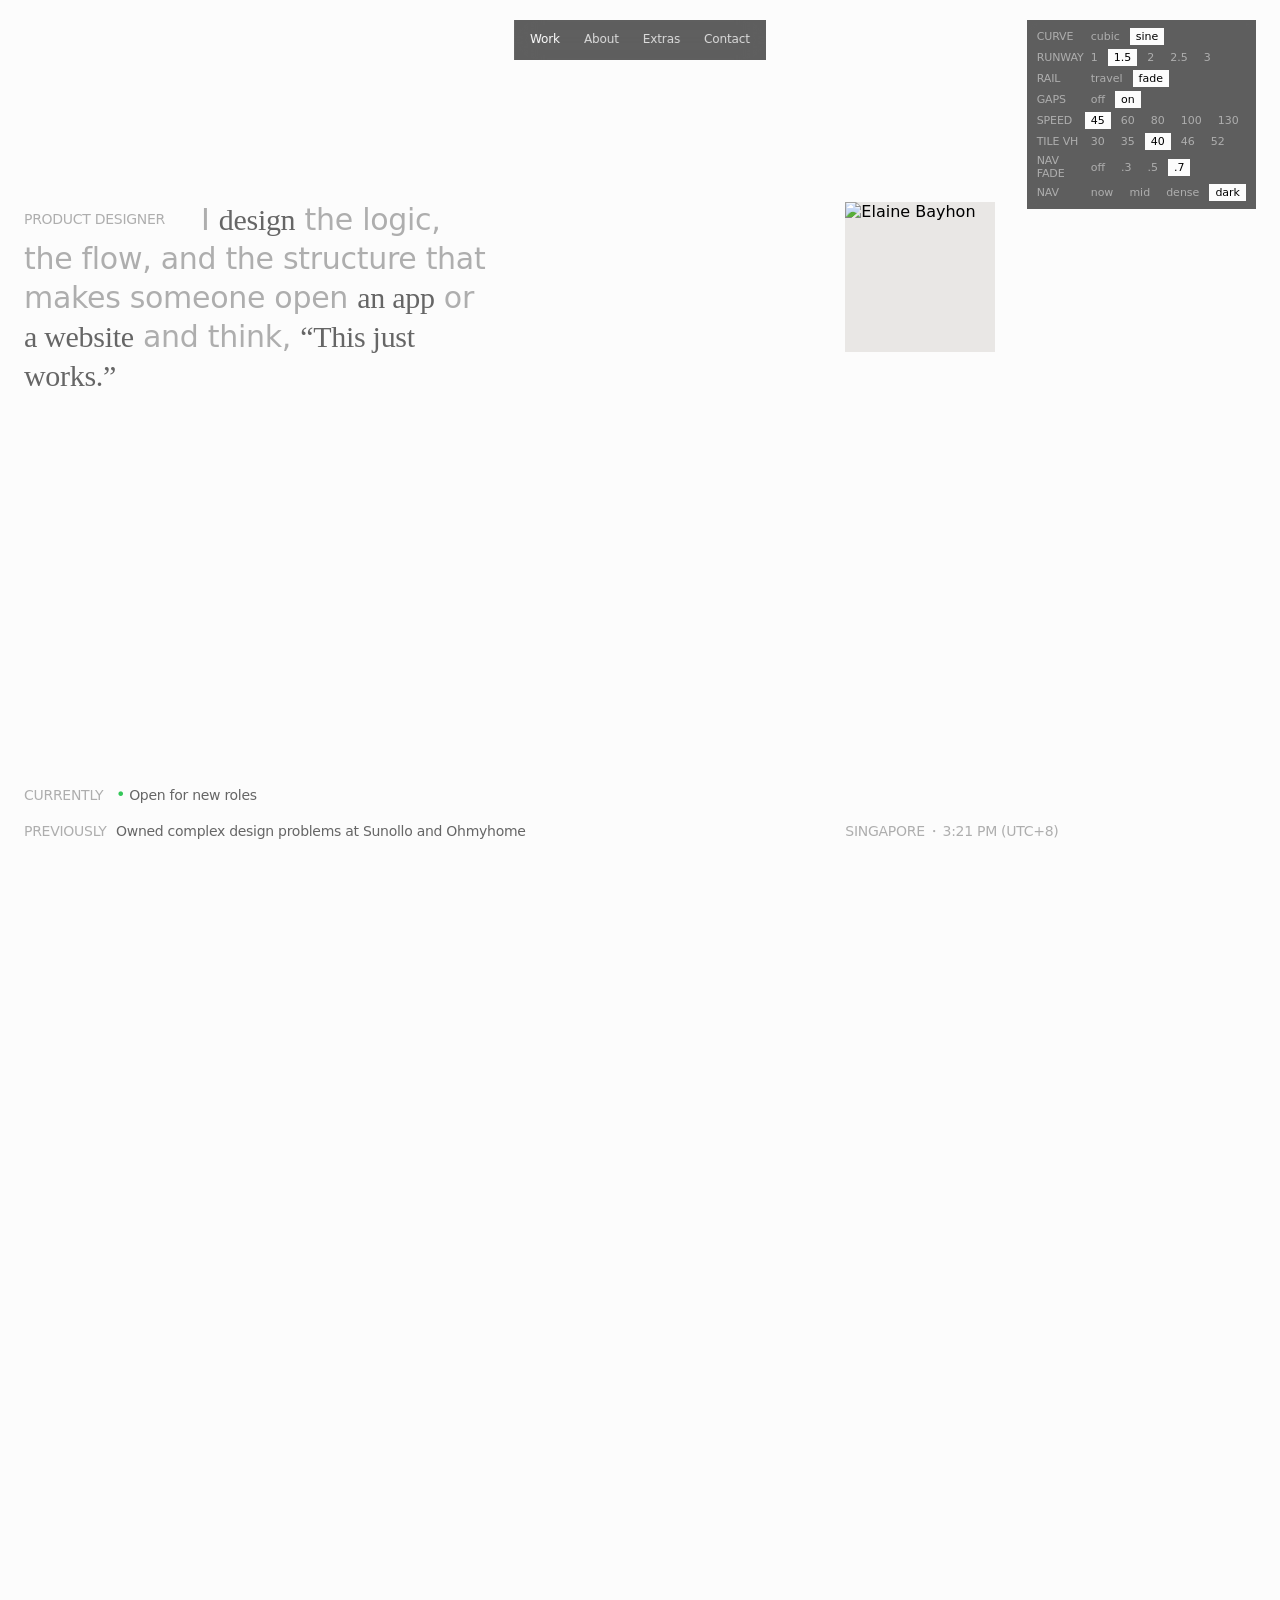
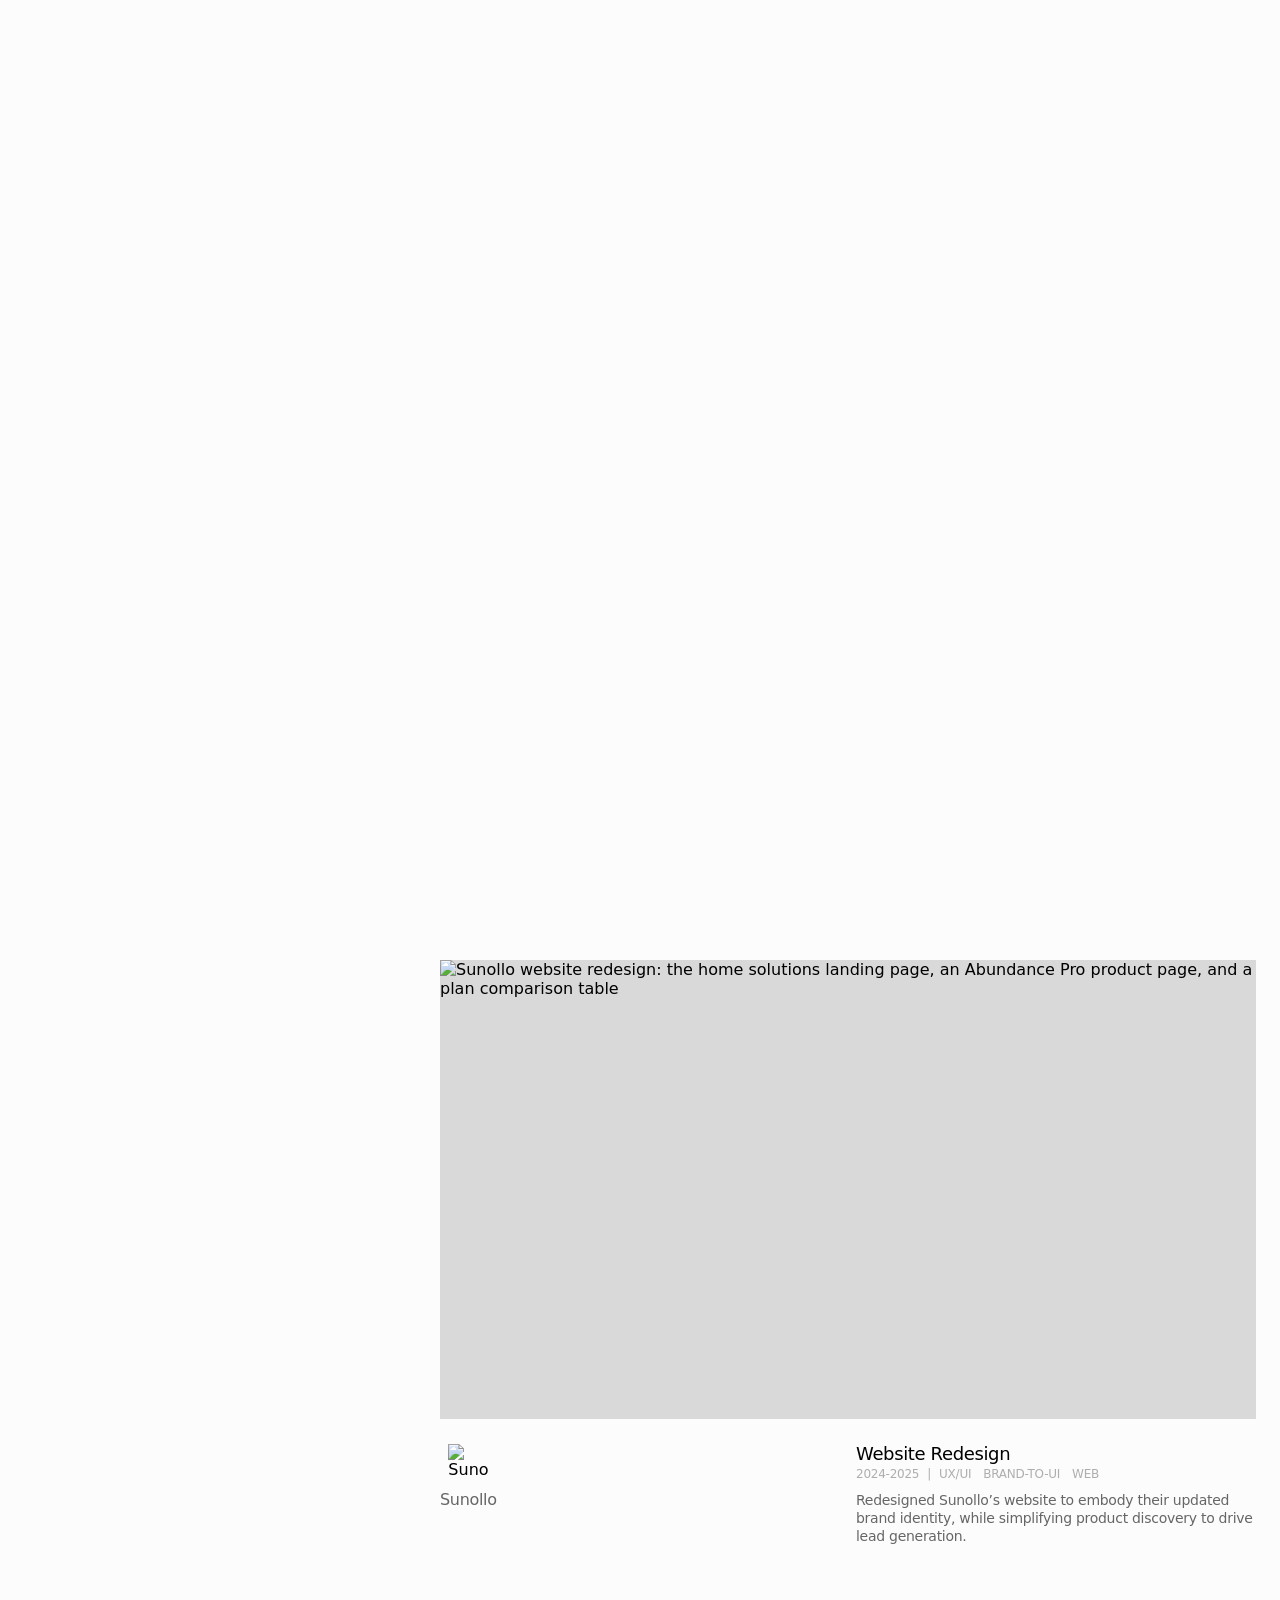
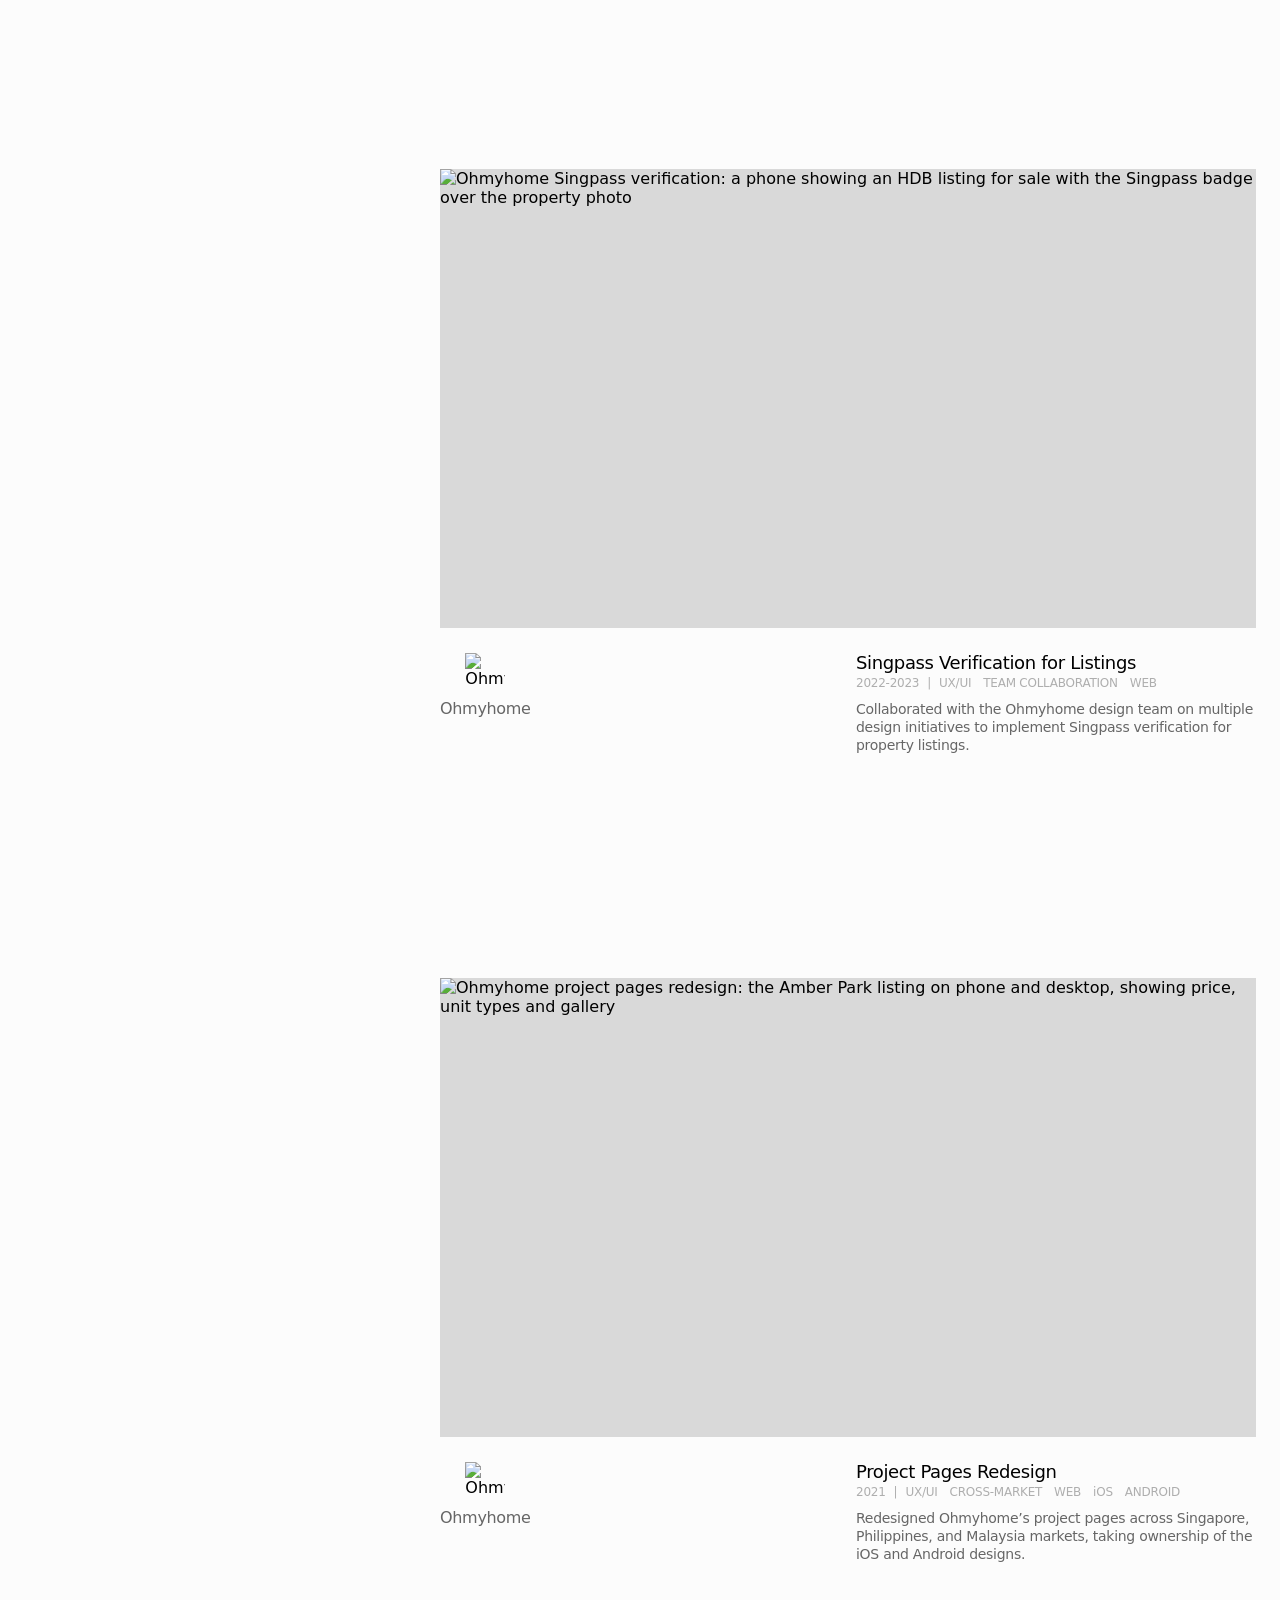
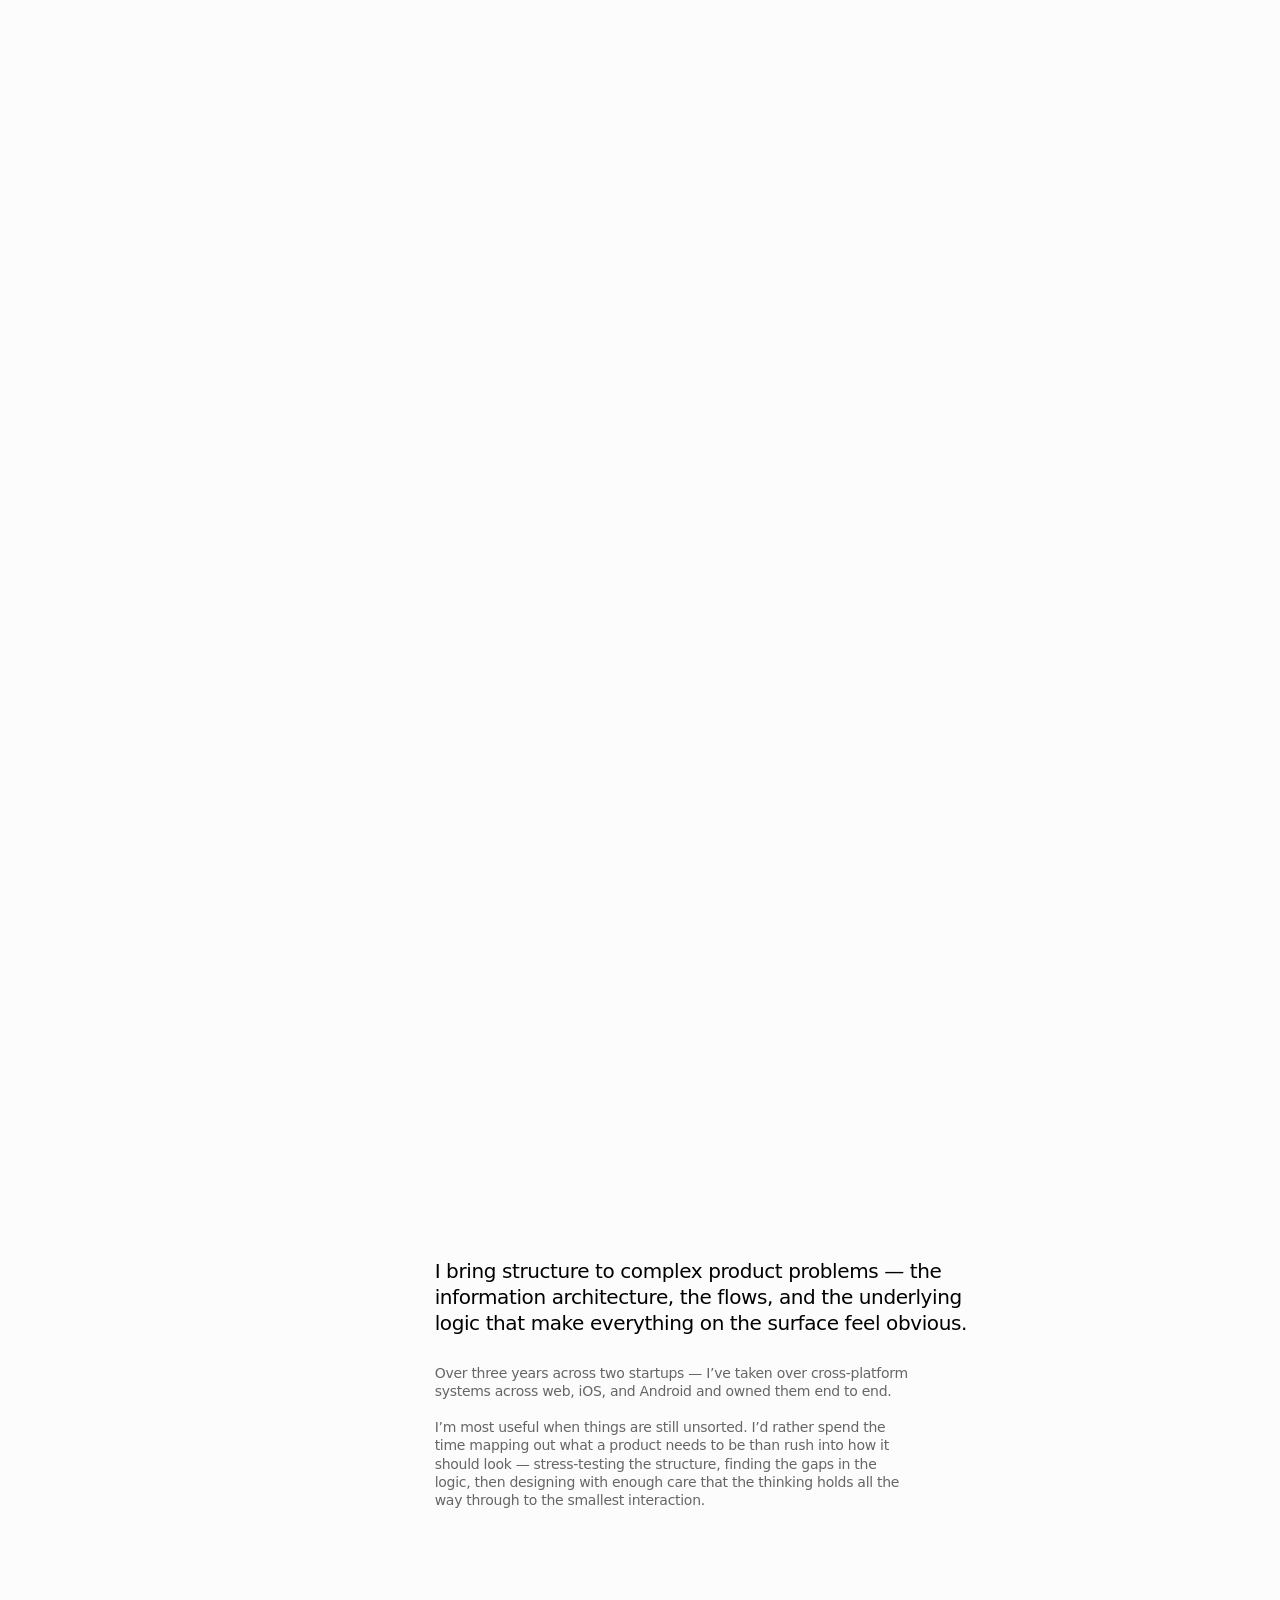
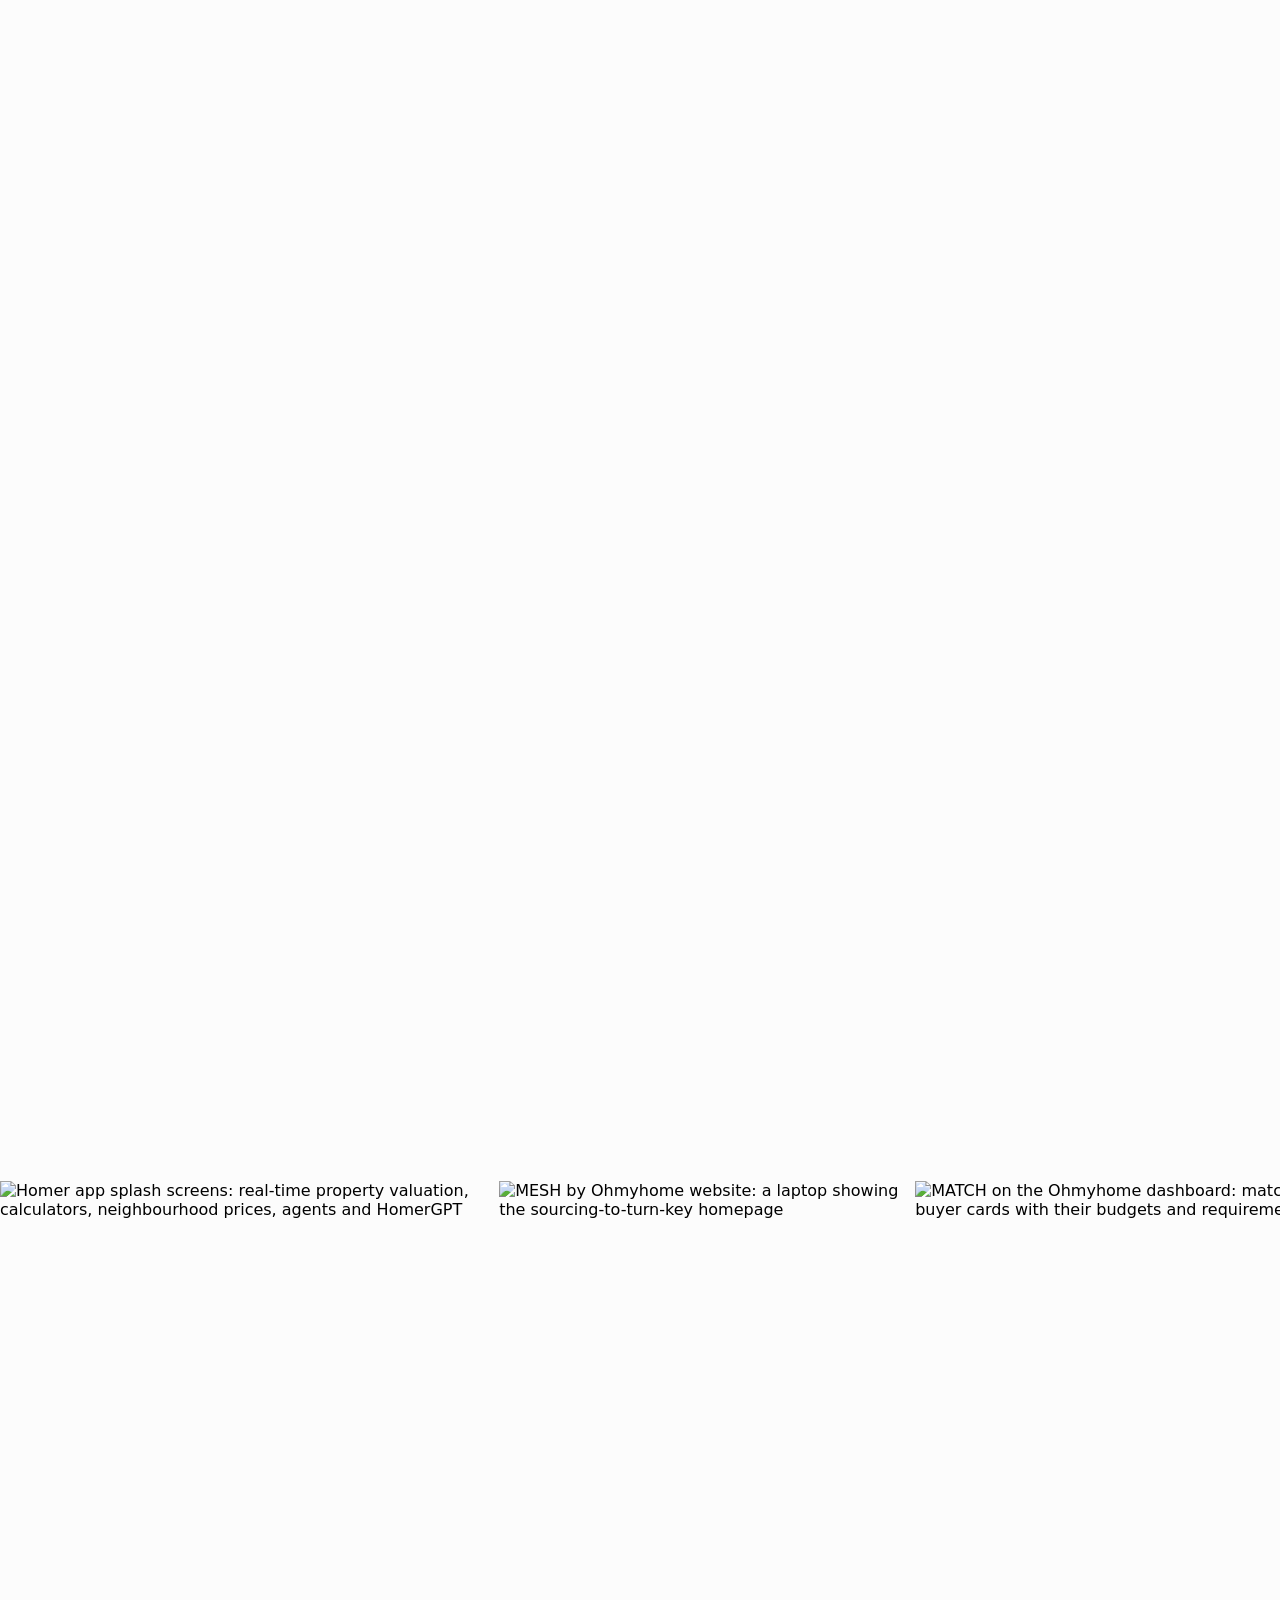
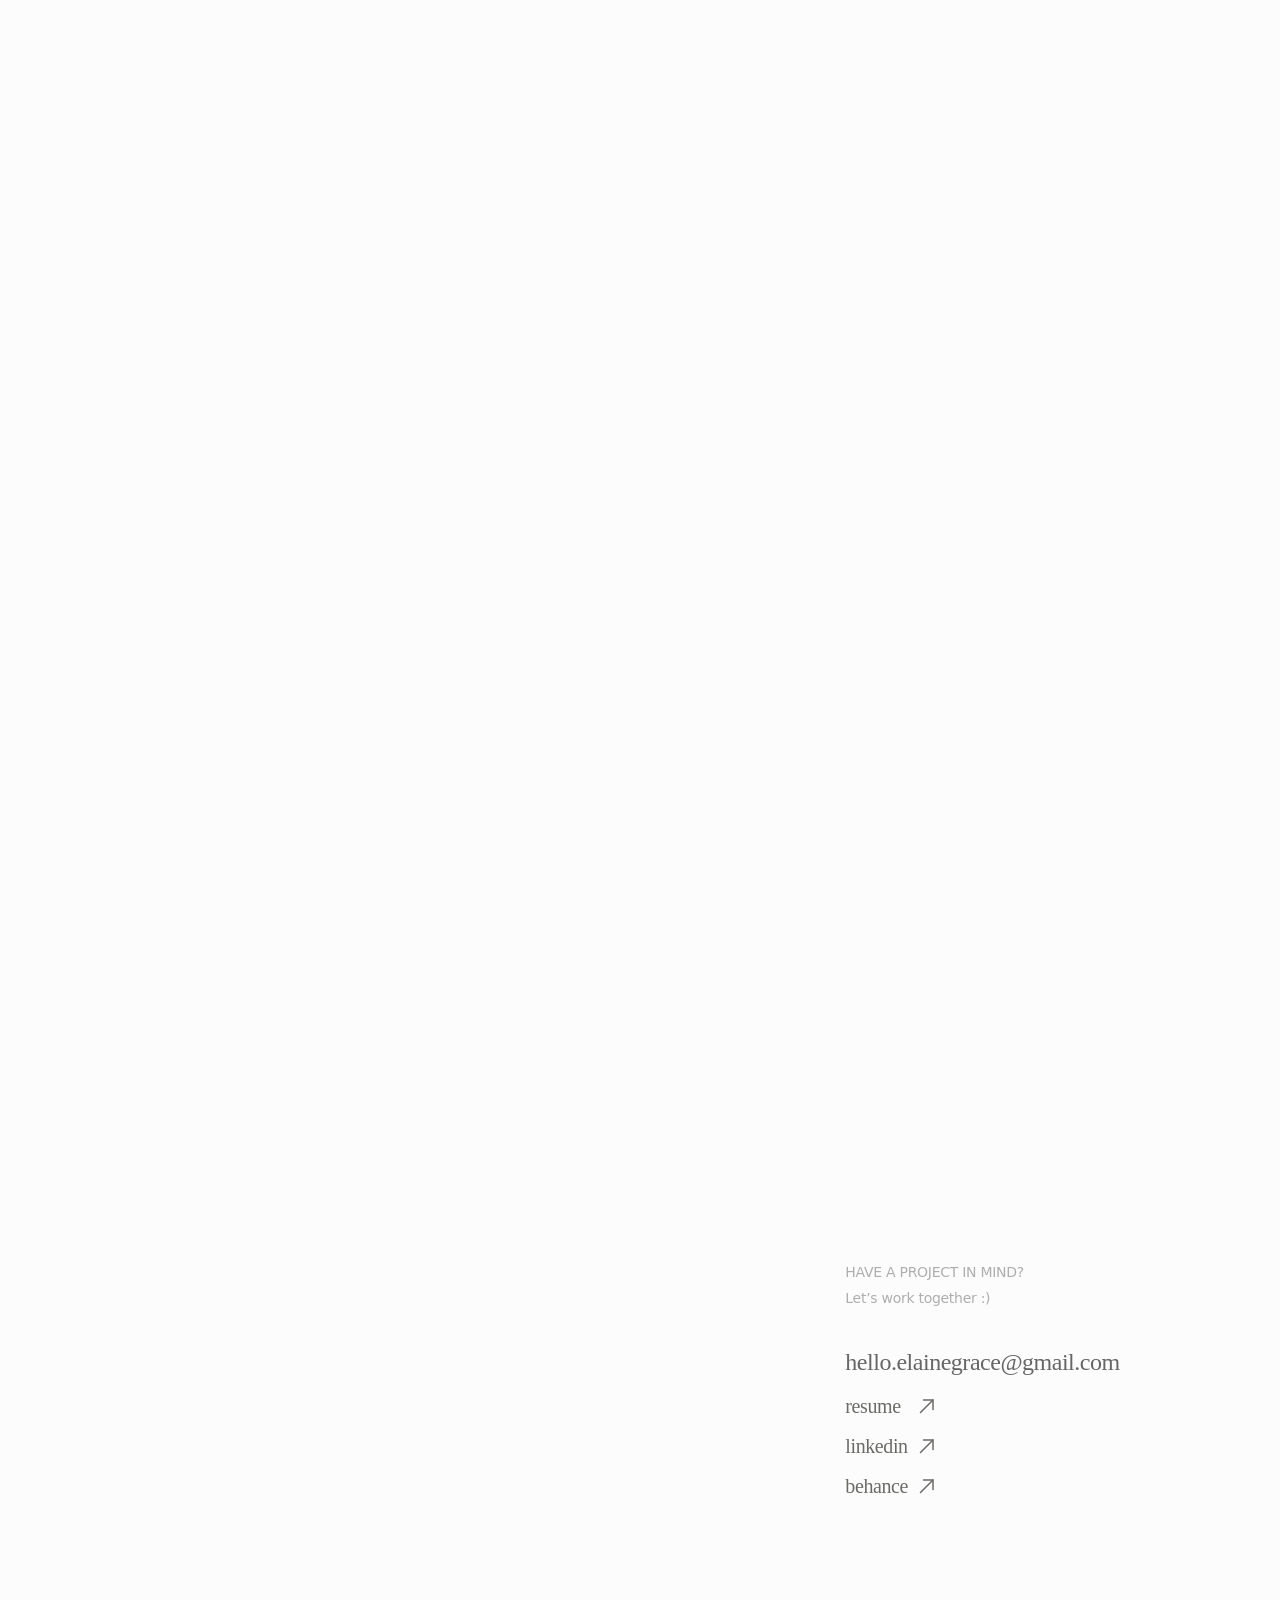
==== index.html @ 1b1b591b "Split the single file into index.html, styles.css and app.js elaine-test.html was a working name wit" ====
<!DOCTYPE html>
<html lang="en">
<head>
<meta charset="utf-8">
<meta name="viewport" content="width=device-width, initial-scale=1">
<title>Elaine Bayhon — Product Designer</title>

<link rel="stylesheet" href="styles.css">
</head>

<body>
  <section class="hero">
    <div class="hero__stage">
      <figure class="hero__portrait hero__transient">
        <img src="assets/elainepic.webp" alt="Elaine Bayhon">
      </figure>

      <dl class="hero__status hero__transient">
        <div class="hero__status-row">
          <dt>CURRENTLY</dt>
          <dd><span class="hero__dot" aria-hidden="true">•</span>Open for new roles</dd>
        </div>
        <div class="hero__status-row">
          <dt>PREVIOUSLY</dt>
          <dd>Owned complex design problems at Sunollo and Ohmyhome</dd>
        </div>
      </dl>

      <p class="clock hero__time hero__transient"><span>SINGAPORE</span><span>・</span><time class="clock__time" datetime="">12:33 PM (UTC+8)</time></p>
    </div>
  </section>

  <section class="work" id="work" aria-label="Selected work">
    <h2 class="visually-hidden">Work</h2>

    <div class="work__cards">
      <article class="card">
        <div class="card__media"><img src="assets/Case%20Study%201.webp" alt="Sunollo website redesign: the home solutions landing page, an Abundance Pro product page, and a plan comparison table" loading="lazy" decoding="async"></div>
        <div class="card__meta">
          <div class="card__client">
            <span class="card__mark"><img src="assets/logo-sunollo.webp" alt="Sunollo"></span>
            <p class="card__name">Sunollo</p>
          </div>
          <div class="card__details">
            <div class="card__head">
              <h3 class="card__title">Website Redesign</h3>
              <p class="card__tags"><span>2024-2025</span><span aria-hidden="true">|</span><span class="card__taglist"><span>UX/UI</span><span>BRAND-TO-UI</span><span>WEB</span></span></p>
            </div>
            <p class="card__summary">Redesigned Sunollo’s website to embody their updated brand identity, while simplifying product discovery to drive lead generation.</p>
          </div>
        </div>
      </article>

      <!-- Parked until its cover is ready. Left in place rather than deleted,
           so it comes back by dropping one class. -->
      <article class="card card--parked">
        <div class="card__media" role="img" aria-label="Consumer App preview"></div>
        <div class="card__meta">
          <div class="card__client">
            <span class="card__mark"><img src="assets/logo-sunollo.webp" alt="Sunollo"></span>
            <p class="card__name">Sunollo</p>
          </div>
          <div class="card__details">
            <div class="card__head">
              <h3 class="card__title">Consumer App</h3>
              <p class="card__tags"><span>2024-2025</span><span aria-hidden="true">|</span><span class="card__taglist"><span>UX/UI</span><span>PRODUCT DESIGN</span><span>MOBILE</span></span></p>
            </div>
            <p class="card__summary">Designed an in-house customer app from the ground up for Sunollo’s residential solar customers.</p>
          </div>
        </div>
      </article>

      <article class="card">
        <div class="card__media"><img src="assets/Case%20Study%203.webp" alt="Ohmyhome Singpass verification: a phone showing an HDB listing for sale with the Singpass badge over the property photo" loading="lazy" decoding="async"></div>
        <div class="card__meta">
          <div class="card__client">
            <span class="card__mark"><img src="assets/logo-ohmyhome.webp" alt="Ohmyhome"></span>
            <p class="card__name">Ohmyhome</p>
          </div>
          <div class="card__details">
            <div class="card__head">
              <h3 class="card__title">Singpass Verification for Listings</h3>
              <p class="card__tags"><span>2022-2023</span><span aria-hidden="true">|</span><span class="card__taglist"><span>UX/UI</span><span>TEAM COLLABORATION</span><span>WEB</span></span></p>
            </div>
            <p class="card__summary">Collaborated with the Ohmyhome design team on multiple design initiatives to implement Singpass verification for property listings.</p>
          </div>
        </div>
      </article>

      <article class="card">
        <div class="card__media"><img src="assets/Case%20Study%204.webp" alt="Ohmyhome project pages redesign: the Amber Park listing on phone and desktop, showing price, unit types and gallery" loading="lazy" decoding="async"></div>
        <div class="card__meta">
          <div class="card__client">
            <span class="card__mark"><img src="assets/logo-ohmyhome.webp" alt="Ohmyhome"></span>
            <p class="card__name">Ohmyhome</p>
          </div>
          <div class="card__details">
            <div class="card__head">
              <h3 class="card__title">Project Pages Redesign</h3>
              <p class="card__tags"><span>2021</span><span aria-hidden="true">|</span><span class="card__taglist"><span>UX/UI</span><span>CROSS-MARKET</span><span>WEB</span><span>iOS</span><span>ANDROID</span></span></p>
            </div>
            <p class="card__summary">Redesigned Ohmyhome’s project pages across Singapore, Philippines, and Malaysia markets, taking ownership of the iOS and Android designs.</p>
          </div>
        </div>
      </article>
    </div>
  </section>

  <section class="about" id="about" aria-label="About me">
    <div class="about__content">
      <h2 class="about__headline">I bring structure to complex product problems — the information architecture, the flows, and the underlying logic that make everything on the surface feel obvious.</h2>
      <div class="about__body">
        <p>Over three years across two startups — I’ve taken over cross-platform systems across web, iOS, and Android and owned them end to end.</p>
        <p>I’m most useful when things are still unsorted. I’d rather spend the time mapping out what a product needs to be than rush into how it should look — stress-testing the structure, finding the gaps in the logic, then designing with enough care that the thinking holds all the way through to the smallest interaction.</p>
      </div>
    </div>
  </section>

  <section class="extras" id="extras" aria-label="Extras">
    <div class="extras__intro">
      <p>A mixed bag of professional and personal projects.<br>Some shipped, some were just for fun.</p>
    </div>

    <!-- One set of tiles. The set is duplicated at runtime to whatever the
         viewport needs, so adding tiles here is all that is required. -->
    <div class="extras__carousel">
      <div class="extras__track">
        <div class="extras__tile"><img src="assets/Extras%20-%20Homer%20Splash%20Screens.webp" width="3284" height="2447" alt="Homer app splash screens: real-time property valuation, calculators, neighbourhood prices, agents and HomerGPT" loading="lazy" decoding="async"></div>
        <div class="extras__tile"><img src="assets/Extras%20-%20MESH%20Website.webp" width="2000" height="1800" alt="MESH by Ohmyhome website: a laptop showing the sourcing-to-turn-key homepage" loading="lazy" decoding="async"></div>
        <div class="extras__tile"><img src="assets/Extras%20-%20MATCH.webp" width="2000" height="1800" alt="MATCH on the Ohmyhome dashboard: matched buyer cards with their budgets and requirements" loading="lazy" decoding="async"></div>
        <div class="extras__tile"><img src="assets/Extras%20-%20Sunollo%20Brochures.webp" width="2000" height="1800" alt="Sunollo Cloud Cover brochure, printed" loading="lazy" decoding="async"></div>
        <div class="extras__tile"><img src="assets/Extras%20-%20Homer%20Ads%20Landing%20Page.webp" width="2000" height="1800" alt="Homer ads landing page: a tablet showing the home eValuation page on an orange ground" loading="lazy" decoding="async"></div>
        <div class="extras__tile"><img src="assets/Extras%20-%20MESH%20Visual%20Language.webp" width="2000" height="1800" alt="MESH visual language: the wordmark, Chronicle Display and Plus Jakarta Sans specimens, interior photography and the colour palette" loading="lazy" decoding="async"></div>
        <div class="extras__tile"><img src="assets/Extras%20-%20Mortgage%20homepage.webp" width="2000" height="1800" alt="Ohmyhome mortgage page: preferential home loan rates by bank, with a refinancing enquiry form" loading="lazy" decoding="async"></div>
        <div class="extras__tile"><img src="assets/Extras%20-%20EDM%20Overfeel.webp" width="2000" height="1800" alt="Overfeel email invitation: a Sunollo private launch for the Porsche Taycan" loading="lazy" decoding="async"></div>
        <div class="extras__tile"><img src="assets/Extras%20-%20HomerGPT.webp" width="2000" height="1800" alt="HomerGPT: the launch panel beside the in-product assistant answering property questions" loading="lazy" decoding="async"></div>
        <div class="extras__tile"><img src="assets/Extras%20-%20MESH%20Website-1.webp" width="2000" height="1800" alt="MESH website on mobile: the homepage over an office interior, beside the sourcing and renovation copy" loading="lazy" decoding="async"></div>
        <div class="extras__tile"><img src="assets/Extras%20-%20MATCH-1.webp" width="2000" height="1800" alt="MATCH campaign material: the buyer database figures, how the matching works, and the selling team" loading="lazy" decoding="async"></div>
        <div class="extras__tile"><img src="assets/Extras%20-%20Auto%20LP-1.webp" width="2000" height="1800" alt="Ohmyhome Sell with us landing page, with the agent appointment booking flow" loading="lazy" decoding="async"></div>
        <div class="extras__tile"><img src="assets/Extras%20-%20Mortgage%20stories.webp" width="2000" height="1800" alt="Refinance story cards: higher savings, lower interest rates, shorter or longer tenure" loading="lazy" decoding="async"></div>
        <div class="extras__tile"><img src="assets/Extras%20-%20Singpass%20Admin.webp" width="2000" height="1800" alt="Singpass listing admin: the approval queue, verified owner details, and the approve and reject states" loading="lazy" decoding="async"></div>
        <div class="extras__tile"><img src="assets/Extras%20-%20Homer%20Ads%20Landing%20Page-1.webp" width="2000" height="1800" alt="Homer ads landing page sections: neighbours' selling prices, the calculators, Match, and the AI assistant" loading="lazy" decoding="async"></div>
        <div class="extras__tile"><img src="assets/Extras%20-%20Auto%20LP.webp" width="1996" height="1796" alt="Auto landing page screen map: the condo and HDB variants laid out side by side" loading="lazy" decoding="async"></div>
      </div>
    </div>
  </section>

  <section class="contact" id="contact" aria-label="Contact">
    <figure class="contact__portrait">
      <img src="assets/elainepic.webp" alt="Elaine Bayhon">
    </figure>

    <div class="contact__details">
      <p class="contact__labels"><span>HAVE A PROJECT IN MIND?</span><span>Let’s work together :)</span></p>
      <a class="contact__email" href="mailto:hello.elainegrace@gmail.com">hello.elainegrace@gmail.com</a>
      <!-- Destinations to follow; each needs only an href and a target. -->
      <p class="contact__links">
        <a class="contact__link" role="link" tabindex="0"><span>resume</span><svg viewBox="0 0 24 24" fill="none" stroke="currentColor" stroke-width="1.5" stroke-linecap="round" stroke-linejoin="round" aria-hidden="true"><path d="M5.5 18.5 18 6"/><path d="M8.5 6H18v9.5"/></svg></a>
        <a class="contact__link" role="link" tabindex="0"><span>linkedin</span><svg viewBox="0 0 24 24" fill="none" stroke="currentColor" stroke-width="1.5" stroke-linecap="round" stroke-linejoin="round" aria-hidden="true"><path d="M5.5 18.5 18 6"/><path d="M8.5 6H18v9.5"/></svg></a>
        <a class="contact__link" role="link" tabindex="0"><span>behance</span><svg viewBox="0 0 24 24" fill="none" stroke="currentColor" stroke-width="1.5" stroke-linecap="round" stroke-linejoin="round" aria-hidden="true"><path d="M5.5 18.5 18 6"/><path d="M8.5 6H18v9.5"/></svg></a>
      </p>
    </div>
  </section>

  <p class="contact__copyright">© 2026  ELAINE BAYHON<br>Elaine said, "build it like this." AI said, "okay."</p>

  <p class="clock contact__clock"><span>SINGAPORE</span><span>・</span><time class="clock__time" datetime="">12:33 PM (UTC+8)</time></p>

  <p class="eyebrow" aria-hidden="true">
    <span class="eyebrow__labels">
      <span class="eyebrow__label eyebrow__label--work">Work</span>
      <span class="eyebrow__label eyebrow__label--about">About</span>
      <span class="eyebrow__label eyebrow__label--extras">Extras</span>
      <span class="eyebrow__label eyebrow__label--contact">Contact</span>
    </span>
  </p>

  <p class="logo">Elaine Bayhon</p>

  <h1 class="bio">
    <span class="bio__title">Product designer</span>
    <span class="bio__text">I <em>design</em> the logic, the flow, and the structure that makes someone<br class="bio__brk"> open <em>an app</em> or <em>a website</em> and think,<br class="bio__brk"> <em>“This just works.”</em></span>
  </h1>

  <!-- TEMPORARY: a bench for comparing the two smoothing levers. Not part of
       the design — remove once the curve and the runway are settled. -->
  <aside class="bench" aria-label="Animation bench">
    <p class="bench__row"><span>curve</span><button type="button" data-ease="cubic">cubic</button><button type="button" data-ease="sine" class="is-on">sine</button></p>
    <p class="bench__row"><span>runway</span><button type="button" data-runway="1">1</button><button type="button" data-runway="1.5" class="is-on">1.5</button><button type="button" data-runway="2">2</button><button type="button" data-runway="2.5">2.5</button><button type="button" data-runway="3">3</button></p>
    <p class="bench__row"><span>rail</span><button type="button" data-rail="travel">travel</button><button type="button" data-rail="fade" class="is-on">fade</button></p>
    <p class="bench__row"><span>gaps</span><button type="button" data-gaps="0">off</button><button type="button" data-gaps="1" class="is-on">on</button></p>
    <p class="bench__row"><span>speed</span><button type="button" data-speed="45" class="is-on">45</button><button type="button" data-speed="60">60</button><button type="button" data-speed="80">80</button><button type="button" data-speed="100">100</button><button type="button" data-speed="130">130</button></p>
    <p class="bench__row"><span>tile vh</span><button type="button" data-tile="30">30</button><button type="button" data-tile="35">35</button><button type="button" data-tile="40" class="is-on">40</button><button type="button" data-tile="46">46</button><button type="button" data-tile="52">52</button></p>
    <p class="bench__row"><span>nav fade</span><button type="button" data-navfade="0">off</button><button type="button" data-navfade="0.3">.3</button><button type="button" data-navfade="0.5">.5</button><button type="button" data-navfade="0.7" class="is-on">.7</button></p>
    <p class="bench__row"><span>nav</span><button type="button" data-navopt="0">now</button><button type="button" data-navopt="1">mid</button><button type="button" data-navopt="2">dense</button><button type="button" data-navopt="3" class="is-on">dark</button></p>
  </aside>

  <nav class="nav" aria-label="Primary">
    <ul class="nav__list">
      <li><a class="nav__item nav__item--work" href="#work">Work</a></li>
      <li><a class="nav__item nav__item--about" href="#about">About</a></li>
      <li><a class="nav__item nav__item--extras" href="#extras">Extras</a></li>
      <li><a class="nav__item nav__item--contact" href="#contact">Contact</a></li>
    </ul>
  </nav>

<script src="app.js" defer></script>
</body>
</html>
---- styles.css ----
/* Elaine Bayhon — portfolio
   Shared by every page. Split out of the single file so a token
   changed here reaches the homepage and every case study at once,
   rather than needing the same edit in each. */

/* ================================================================== *
 * Fonts
 * ================================================================== */
@font-face {
  font-family: "Switzer";
  src: url("fonts/Switzer-Variable.woff2") format("woff2");
  font-weight: 100 900;
  font-style: normal;
  font-display: swap;
}
@font-face {
  font-family: "Switzer";
  src: url("fonts/Switzer-VariableItalic.woff2") format("woff2");
  font-weight: 100 900;
  font-style: italic;
  font-display: swap;
}
@font-face {
  font-family: "Newsreader";
  src: url("fonts/Newsreader-Variable.woff2") format("woff2");
  font-weight: 200 800;
  font-style: normal;
  font-display: swap;
}
@font-face {
  font-family: "Newsreader";
  src: url("fonts/Newsreader-Italic-Variable.woff2") format("woff2");
  font-weight: 200 800;
  font-style: italic;
  font-display: swap;
}

/* Schoolbell is a single upright face — no italic, no other weights — so
   every place that used Newsreader italic is now set upright at 400. The
   Newsreader faces above are kept declared but unreferenced, so nothing
   fetches them and reverting is a one-word change. */
@font-face {
  font-family: "Schoolbell";
  src: url("fonts/Schoolbell.woff2") format("woff2");
  font-weight: 400;
  font-style: normal;
  font-display: swap;
}

/* ================================================================== *
 * Tokens
 * ================================================================== */
:root {
  /* Scroll-driven transition, written by the scroll handler.
     --p    eased hero -> work progress (position, size, ground)
     --out  hero-only elements fading away (leads)
     --in   work-only elements fading in (trails)
     --q    eased work -> about progress (rail, eyebrow, nav)
     --r    eased about -> extras progress (eyebrow, nav)
     --t    eased extras -> contact progress (nav returns to the top)
     --hand 0 -> 1 across the gap between --out ending and --in starting,
            so anything that changes place rather than travelling can do it
            in the one window where neither state is on screen */
  --p: 0;
  --out: 1;
  --in: 0;
  --hand: 0;

  /* What drives the left rail — the logo and the bio — as against the nav,
     which always travels on --p. On --hand they change place inside the one
     window where neither hero nor Work is on screen, so the move is never
     watched; --rail-fade is what empties them for it. The nav is then the
     only thing crossing the screen, which is the point: it is the one whose
     new position the reader has to learn. */
  --rail: var(--hand);
  --rail-fade: max(var(--out), var(--in));
  --q: 0;
  --r: 0;
  --t: 0;

  /* The bio leaves the rail and the logo drops into the slot it vacates, both
     on --q. Run together they cross: measured at the midpoint, the mark sits
     over the bio's first two lines by 44px, at full strength against a bio
     still at 43%. Split into a lead and a trail inside the same window and
     they cannot meet — the bio is gone before the logo starts down, with a
     tenth of the window to spare between them — and the changeover still
     takes exactly as long as it did. The heading and nav weights above stay
     on the raw --q: those are the section changing over, not the rail. */
  --q-lead: clamp(0, calc(var(--q) / 0.45), 1);
  --q-trail: clamp(0, calc((var(--q) - 0.55) / 0.45), 1);

  /* The nav dipping as it crosses. 0 at both ends of its travel and 1 in the
     middle, so the pill thins where it is furthest from either resting place
     and comes back solid as it arrives. It still travels the whole way and is
     never invisible — the reader has to be able to follow where the one piece
     of navigation has gone — but a fully opaque dark pill sliding 780px was
     doing more announcing than the move needs.

     --nav-dip is the shape, written per frame; --nav-fade is how deep it
     goes. 0 is the old behaviour. */
  --nav-dip: 0;
  --nav-fade: 0.7;

  /* The Extras blurb arriving, 0 -> 1 a beat after the heading it belongs to
     has finished locking. Tracking --r put the two at full strength on the
     same pixel, so they read as one thing appearing; waiting lets the heading
     land on its own and the subtitle follow it. */
  --blurb: 0;

  /* The Extras blurb letting go of its heading, 0 -> 1 over the last stretch
     before the carousel's top would reach its foot. It belongs to the heading
     on the way in; the carousel is full bleed and would otherwise slide up
     behind it, so it leaves rather than be scrolled over. */
  --release: 0;

  /* Which section the rail and nav are currently naming. These sum to 1 and
     hand off as each progress value completes, so a new section is one more
     weight rather than a rethread of everything downstream. */
  --w-work: calc(1 - var(--q));
  --w-about: calc(var(--q) - var(--r));
  --w-extras: calc(var(--r) - var(--t));
  --w-contact: var(--t);

  --vh: 100vh;
  --margin: 24px;

  /* Hero layout guide: 3 columns, 24px margin, 0 gutter */
  --h-column: calc((100% - (var(--margin) * 2)) / 3);
  --h-column-2: calc(var(--margin) + var(--h-column));         /* 488px @ 1440 */
  --h-column-3: calc(var(--margin) + (var(--h-column) * 2));   /* 952px @ 1440 */

  /* Work layout guide: 12 columns, 24px margin, 16px gutter */
  --gutter: 16px;
  --column: calc((100% - (var(--margin) * 2) - (var(--gutter) * 11)) / 12);
  --pitch: calc(var(--column) + var(--gutter));                /* 117.33px @ 1440 */

  /* Vertical anchors */
  --header-top: 20px;

  /* The nav anchors by its foot, so its height is derived from its own type
     rather than written down. Changing a size at a breakpoint moves it too. */
  /* The logo is a drawn mark, cut at two sizes — large here, small at tablet
     and below — each with its stroke drawn at 2px for that size rather than
     one file scaled, which would thin the line as it shrank.

     Each file is its own viewBox with the shape inset a pixel for the stroke
     to straddle: 107 x 47 around a 104.9 x 44 drawing here. The element is the
     drawn shape, so every position it is given is the position the frames
     give, and the file bleeds past it. */
  /* The drawn square the four section headings carry, in place of the solid
     one. Trimmed to its ink and inlined, for two reasons.

     Trimmed: the file is a 33x36 canvas around a 28x34 drawing, so placing it
     whole would land the mark a pixel and a half inside its own box — off the
     24px rail the logo and the bio line up on, and with the gap to the word
     wider than the 4 it is set to. Cropped to the ink, the box IS the mark.
     assets/square.png stays the source; this is a copy of it.

     Inlined: it is used as a mask, and mask images are CORS-checked. Over
     file:// every file is its own opaque origin, so a linked one is refused
     and the heading loses its mark altogether — not a faint square, none at
     all. A data URI is same-origin everywhere and costs no request.

     Sized to put the drawing at the 12px height the plain square had; it is
     taller than it is wide, so the width follows at 9.88. */
  --eyebrow-mark: url("[data-uri]");

  --logo-size: 14px;
  --logo-mark: url("assets/Elaine-logo-large.svg");
  --logo-w: 104.9px;
  --logo-h: 44.04px;
  --logo-mark-w: 107px;
  --logo-mark-h: 47px;
  --nav-size: 12px;
  --nav-pad-y: 12px;
  --nav-height: calc((var(--nav-pad-y) * 2) + (var(--nav-size) * 1.3));
  --footer-offset: 60px;   /* everything bottom-pinned sits 60px up */

  /* Section spacing is given from the heading's foot, not its top, so the
     heading's own height is part of the measure and a change of size at a
     breakpoint carries the content below it. */
  --eyebrow-top: 40px;
  --eyebrow-size: 16px;
  --eyebrow-lead: calc(var(--eyebrow-size) * 1.3);
  --eyebrow-foot: calc(var(--eyebrow-top) + var(--eyebrow-lead));

  --about-headline-size: 20px;

  /* Contact: the photo and the details both hang this far below the heading's
     foot, and the block's type steps down with the breakpoint. */
  --contact-drop: 200px;
  --contact-email-size: 24px;
  --contact-link-size: 20px;
  --contact-link-w: 70px;
  --contact-link-gap: 16px;
  --contact-arrow: 24px;
  --contact-foot: 40px;

  /* 1 when the centred nav would sit over the section heading, so it drops
     below it instead. Written by the scroll handler, which knows both widths. */
  --nav-drop: 0;

  /* Elaine Bio: 464px at top 200px in the hero, down to three columns of the
     Work guide, 60px off the bottom. The hero measure is flat — the frames
     draw 464 at 811 as at 1440 — while the Work measure is fluid, so the copy
     reflows on the way rather than the type scaling.

     Both faces are set at one size, so 130% leading comes out uniform however
     a line mixes them, and the tracking stays -1% at either end. */
  --bio-top-hero: 200px;
  --bio-width-hero: 464px;
  --bio-width-work: calc((var(--column) * 3) + (var(--gutter) * 2));
  --bio-width: calc(
    var(--bio-width-hero)
    - (var(--rail) * (var(--bio-width-hero) - var(--bio-width-work)))
  );
  --bio-size: calc(30px - (var(--rail) * 10px));
  --bio-lead: calc(39px - (var(--rail) * 13px));
  --bio-track: calc(-0.3px + (var(--rail) * 0.1px));
  --bio-logo-gap: 16px;   /* between the bio's head and the logo's foot */

  /* Two values that depend on how the copy actually sets: the bio's height
     once it reaches its Work size, and how far the first line must clear the
     PRODUCT DESIGNER label. Both are measured at runtime — the figures here
     are only fallbacks for before that runs. Breakpoints change the measure
     and the copy, so neither can be written down. */
  --bio-work-height: 104px;
  --bio-indent-base: 167px;
  --bio-label-gap: 36px;
  --bio-indent: calc(var(--bio-indent-base) * (1 - var(--rail)));

  /* Colour */
  --ink: #666666;
  --ink-strong: #000000;
  --muted: #aeaeae;
  --signature: #6b6a66;
  --ground: #fcfcfc;
  --accent-green: #34c759;
  /* The nav's whole treatment, in four parts: the ground, what the backdrop
     is put through, and the two type colours the active state interpolates
     between.

     A dark pill on a light page, which is the only shape that stays legible
     at both ends while still letting the backdrop through. Measured against
     the worst backdrop it crosses — the near-black wall in the Ohmyhome
     cover, luminance 25 of 255 — the inactive item holds 13.7:1 there and
     4.7:1 over the plain ground; the light pill it replaces managed 1.8 and
     2.1. A dark ground works at both ends because it is already close to a
     dark backdrop and merely dims a light one, where a light ground has to
     fight everything underneath it. */
  --nav-surface: rgba(20, 20, 20, 0.68);
  --nav-blur: blur(14px) saturate(1.1);
  --nav-item: #dcdcdc;
  --nav-item-on: #ffffff;
  --placeholder: #e9e7e5;
  --placeholder-media: #d9d9d9;

  /* How many viewport heights of scroll the hero holds for. This buys the
     handover more room to travel in without changing where anything sits —
     the section gets taller, the picture does not. 1 is the old behaviour.

     The stage can only stay pinned for the hero's height less its own, so
     the pin lasts (k - 1) viewports out of k. The hero's content has to be
     gone before that runs out, or the tail of its fade rides the scroll
     upward — so the handler measures the pin and cuts the fade to fit inside
     it, rather than the fade's fractions being written down here. Any runway
     above 1 therefore works; this one is a feel, not a constraint. */
  --hero-scroll: 1.5;

  /* How far below the Work section's top the first card sits, in viewports.
     This is the beat after the heading lands: the rail finishes arriving at
     the hero's end, and the card's top edge does not reach the bottom of the
     viewport until --work-lead past it, so there is a stretch of scrolling
     with nothing on screen but the heading and the rail it belongs to.

     It is measured from the section, not from the card above it, so it only
     ever applies to the first one — the rest keep their 809px slots. */
  --work-lead: 1.3;

  /* And the same beat between sections, as trailing space on the section
     being left. Without it the sections overlap on screen — at 1440 x 900 the
     last project card had not cleared the top before About's copy reached the
     bottom, by 597px — so there was no moment at which the heading could
     change over without naming one section while the reader was looking at
     another. A viewport of nothing opens that moment up.

     It is stated on the outgoing section rather than the incoming one because
     a section's own top padding is the designed distance from the heading to
     its content, which this must not disturb. */
  --section-lead: 1;

  /* How tall the carousel's tiles stand. The width follows from each
     artwork's own ratio, so this one number is the whole size.

     It is a share of the viewport rather than a flat figure. A flat one can
     only be right at one window size: 258.89px was 37% of the height in a
     half window, where it was chosen, but 30% on a 13in laptop full screen
     and 24% on an external display — the band shrank against its
     surroundings exactly as the screen grew. As a share it holds its
     presence at any size.

     The clamps keep it sane at the extremes: never under 220 on a short
     window, never over 440 on a tall one. */
  --extras-tile-vh: 40;
  --extras-tile-h: clamp(220px, calc(var(--extras-tile-vh) * 1vh), 440px);

  /* Carousel travel, in pixels per second. Constant at any tile count or
     viewport width — the loop gets longer, not faster. */
  --extras-speed: 45;

  /* Stacking: page content < left rail < nav pill */
  --z-content: 1;
  --z-rail: 5;
  --z-nav: 100;
}

/* ================================================================== *
 * Base
 * ================================================================== */
*,
*::before,
*::after { box-sizing: border-box; }

html, body {
  margin: 0;
  padding: 0;
}

body {
  background: var(--ground);
  font-family: "Switzer", system-ui, sans-serif;
  font-optical-sizing: auto;
  -webkit-font-smoothing: antialiased;
  -moz-osx-font-smoothing: grayscale;
  text-rendering: optimizeLegibility;
}

/* ================================================================== *
 * Persistent chrome — travels from the hero to its Work position and
 * then stays put for the rest of the page.
 * ================================================================== */

/* Elaine Logo: top 20px -> stacked 16px above the bio in Work -> 60px off the
   bottom once the bio leaves and it takes that slot. Every position is stated
   as a distance from its own foot, and the Work one rides the bio's measured
   height, so a bio that reflows to more lines carries the logo up with it
   instead of being run over. The mark took the wordmark's anchors, so none of
   those positions moved — the drawing grew around them. */
.logo {
  position: fixed;
  left: var(--margin);
  top: calc(
    var(--header-top)
    + (var(--rail) * (var(--vh) - var(--footer-offset) - var(--bio-work-height)
                      - var(--bio-logo-gap) - var(--logo-h) - var(--header-top)))
    + (var(--q-trail) * (var(--bio-work-height) + var(--bio-logo-gap)))
  );
  z-index: var(--z-rail);
  margin: 0;
  width: var(--logo-w);
  height: var(--logo-h);
  display: flex;
  align-items: center;
  justify-content: center;
  font-family: "Schoolbell", "Comic Sans MS", cursive;
  font-weight: 400;
  font-size: var(--logo-size);
  line-height: 1.3;
  letter-spacing: -0.28px;
  /* The wordmark is drawn into the mark, so the live one is not printed. It
     stays in the markup, which is what a screen reader and a text search read,
     and what the page falls back to if the file ever fails to load. */
  color: transparent;
  white-space: nowrap;
  /* Contact has no logo — the copyright takes this corner. */
  opacity: calc(var(--rail-fade) * (1 - var(--t)));
}

/* The mark, bleeding its stroke a pixel past the shape the positions are given
   for. Painted behind the wordmark but inside the logo's own stacking context,
   so page content still passes underneath the pair. */
.logo::before {
  content: "";
  position: absolute;
  left: 50%;
  top: 50%;
  width: var(--logo-mark-w);
  height: var(--logo-mark-h);
  transform: translate(-50%, -50%);
  background: var(--logo-mark) center / 100% 100% no-repeat;
  z-index: -1;
}

/* Elaine Bio: 464px at top 200px -> three columns, 60px off the bottom. Not a
   scale — measure and type size are interpolated separately and the copy
   reflows on the way. The Work end is stated as a distance from its own foot, so
   copy that sets to a different number of lines still lands on 60. */
.bio {
  position: fixed;
  left: var(--margin);
  top: calc(
    var(--bio-top-hero)
    + (var(--rail) * (var(--vh) - var(--footer-offset)
                      - var(--bio-work-height) - var(--bio-top-hero)))
  );
  z-index: var(--z-rail);
  width: var(--bio-width);
  margin: 0;
  font-weight: 300;
  font-size: var(--bio-size);
  line-height: var(--bio-lead);
  letter-spacing: var(--bio-track);
  color: var(--muted);
  word-break: break-word;
  /* Leaves the rail in About, handing its slot to the logo. */
  opacity: calc(var(--rail-fade) * (1 - var(--q-lead)));
  transform: translateY(calc(var(--q-lead) * 12px));
}

/* PRODUCT DESIGNER sits on the bio's first line, which the text is indented
   past. Both the label and the indent retire into Work, where the bio stands
   alone. */
.bio__title {
  position: absolute;
  left: 0;
  top: 0;
  font-weight: 500;
  font-size: 14px;
  line-height: var(--bio-lead);
  letter-spacing: -0.28px;
  text-transform: uppercase;
  white-space: nowrap;
  opacity: clamp(0, calc((0.3 - var(--rail)) / 0.3), 1);
}

.bio__text {
  display: block;
  text-indent: var(--bio-indent);
}

/* The Work state breaks after "someone" and after "and think,"; the hero
   wraps freely and lands on its own four lines without help. One element,
   two break structures — so both breaks live in the markup and only take
   effect once the bio has essentially reached its Work size. */
.bio__brk { display: none; }
.bio.is-work .bio__brk { display: inline; }

/* Size is inherited, so both faces are always set at one size and 130% means
   one number per line. That alone is not enough: Schoolbell's content area is
   taller than Switzer's even at a matched size, so letting these spans carry
   any leading of their own unions the mixed lines taller — 159px for the hero
   block against the 156px the frame draws, 165px at the font's natural
   leading. Zeroing it leaves the block's strut as the only authority. */
.bio em {
  font-family: "Schoolbell", "Comic Sans MS", cursive;
  font-weight: 400;
  font-style: normal;
  line-height: 0;
  color: var(--ink);
}

/* Nav pill: top 20px -> 60px off the bottom -> back to top 20px in Contact.
   The return is the same expression run backwards. Always above everything,
   with a translucent ground so project cards read as passing behind it. */
.nav {
  position: fixed;
  left: 50%;
  top: calc(
    var(--header-top)
    + ((var(--p) - var(--t))
       * (var(--vh) - var(--footer-offset) - var(--nav-height) - var(--header-top)))
  );
  transform: translateX(-50%);
  z-index: var(--z-nav);
  padding: var(--nav-pad-y) 16px;
  background: var(--nav-surface);
  -webkit-backdrop-filter: var(--nav-blur);
  backdrop-filter: var(--nav-blur);
  overflow: hidden;
  /* Tablet states its own opacity — the nav rises from under the edge there
     rather than crossing the screen — so the dip stays a desktop thing by
     the same rule that gives tablet its entrance. */
  opacity: calc(1 - (var(--nav-dip) * var(--nav-fade)));
}

.nav__list {
  display: flex;
  align-items: center;
  gap: 24px;
  margin: 0;
  padding: 0;
  list-style: none;
}

a.nav__item { text-decoration: none; }

.nav__item {
  display: block;
  font-size: var(--nav-size);
  line-height: 1.3;
  letter-spacing: -0.12px;
  color: var(--muted);
  white-space: nowrap;
}

/* The active item follows the section: each one reads its own weight, so
   the states cross over wherever the sections do. Switzer is variable, so
   Light -> Medium interpolates on the weight axis rather than snapping.
   Colour and weight carry the whole distinction; both states are opaque. */
.nav__item {
  --w: 0;
  font-variation-settings: "wght" calc(300 + (var(--w) * 200));
  color: color-mix(in srgb, var(--nav-item), var(--nav-item-on) calc(var(--w) * 100%));
}

.nav__item--work { --w: var(--w-work); }
.nav__item--about { --w: var(--w-about); }
.nav__item--extras { --w: var(--w-extras); }
.nav__item--contact { --w: var(--w-contact); }

.nav__item:focus-visible {
  outline: 1px solid var(--ink);
  outline-offset: 3px;
}

/* ================================================================== *
 * Hero — everything here is hero-only and clears out on scroll
 * ================================================================== */
/* The hero is scroll length, not picture: it runs --hero-scroll viewports
   tall while its stage stays pinned to the top for the whole of it. The
   handover therefore travels the same distance over more scrolling, which is
   the whole of the smoothing — nothing moves further, it just takes longer to
   get there. Work begins only once it has landed.

   The overflow lives on the stage rather than here: a scroll container on the
   hero would make the stage stick inside it rather than to the viewport. */
.hero {
  position: relative;
  z-index: var(--z-content);
  width: 100%;
  height: calc(var(--vh) * var(--hero-scroll));
  min-height: calc(659px * var(--hero-scroll));
}

.hero__stage {
  position: sticky;
  top: 0;
  height: var(--vh);
  min-height: 659px;
  overflow: hidden;
}

/* Fading elements drift down slightly as they go, so they dissolve in place
   instead of simply riding the scroll off the top. */
.hero__transient {
  opacity: var(--out);
  transform: translateY(calc((1 - var(--out)) * 8px));
}

.hero__portrait {
  position: absolute;
  left: var(--h-column-3);
  top: 202px;
  width: 150px;
  height: 150px;
  margin: 0;
  overflow: hidden;
  background: var(--placeholder);
}

/* A plain centred cover now — the frame dropped the offset crop it used for
   the previous 3:4 photograph. */
.hero__portrait img {
  width: 100%;
  height: 100%;
  object-fit: cover;
  display: block;
  pointer-events: none;
}

.hero__status {
  position: absolute;
  left: var(--margin);
  bottom: var(--footer-offset);
  display: flex;
  flex-direction: column;
  gap: 16px;
  margin: 0;
}

.hero__status-row {
  display: flex;
  align-items: center;
  gap: 12px;
}

.hero__status dt,
.hero__status dd {
  margin: 0;
  font-size: 14px;
  line-height: 1.3;
  letter-spacing: -0.28px;
  white-space: nowrap;
}

.hero__status dt {
  width: 80px;
  font-weight: 500;
  color: var(--muted);
}

.hero__status dd {
  display: flex;
  align-items: center;
  gap: 4px;
  font-weight: 400;
  color: var(--ink);
}

.hero__dot {
  font-size: 16px;
  letter-spacing: -0.32px;
  color: var(--accent-green);
}

/* SINGAPORE ・ 12:33 PM (UTC+8) — one component, used in the hero and in
   Contact, kept live off Asia/Singapore. */
.clock {
  display: flex;
  align-items: center;
  gap: 2px;
  margin: 0;
  font-weight: 500;
  font-size: 14px;
  line-height: 1.3;
  letter-spacing: -0.28px;
  color: var(--muted);
  white-space: nowrap;
}

.hero__time {
  position: absolute;
  left: var(--h-column-3);
  bottom: var(--footer-offset);
}

/* ================================================================== *
 * Work
 * ================================================================== */
.work {
  position: relative;
  z-index: var(--z-content);
  min-height: var(--vh);
  padding-bottom: calc(var(--vh) * var(--section-lead));
}

/* Part of the left rail, so it holds at the top of the viewport rather than
   scrolling away with the section it labels. */
.eyebrow {
  position: fixed;
  left: var(--margin);
  top: var(--eyebrow-top);
  z-index: var(--z-rail);
  display: flex;
  align-items: center;
  gap: 4px;
  margin: 0;
  opacity: var(--in);
  transform: translateY(calc((1 - var(--in)) * 8px));
}

.eyebrow::before {
  content: "";
  width: 9.88px;
  height: 12px;
  /* Masked rather than painted as a background image, so the square goes on
     taking its colour from --ink-strong exactly as the plain one did and the
     headings can never drift away from their own mark. A browser too old for
     mask paints the plain rectangle instead, which is what this replaces. */
  background: var(--ink-strong);
  -webkit-mask: var(--eyebrow-mark) center / 100% 100% no-repeat;
  mask: var(--eyebrow-mark) center / 100% 100% no-repeat;
}

/* Both labels occupy one cell so they cross-fade in place. */
.eyebrow__labels { display: grid; }

.eyebrow__label {
  --w: 0;
  grid-area: 1 / 1;
  opacity: var(--w);
  font-weight: 400;
  font-size: var(--eyebrow-size);
  line-height: 1.3;
  letter-spacing: calc(var(--eyebrow-size) * -0.02);
  color: var(--ink-strong);
  text-transform: uppercase;
  white-space: nowrap;
}

.eyebrow__label--work { --w: var(--w-work); }
.eyebrow__label--about { --w: var(--w-about); }
.eyebrow__label--extras { --w: var(--w-extras); }
.eyebrow__label--contact { --w: var(--w-contact); }

/* Columns 5-12 of the 12-column guide, capped at the 923px the artboard draws
   and held against the right margin once it caps — which happens at 1440.5px,
   where eight columns are exactly 923. Below that the auto left margin lands
   on column 5 on its own: the grid is symmetric, so what is left over after
   eight columns and the right margin IS the four-pitch offset. */
.work__cards {
  margin-left: auto;
  margin-right: var(--margin);
  width: calc((var(--column) * 8) + (var(--gutter) * 7));
  max-width: 923px;
  padding-top: calc(var(--vh) * var(--work-lead));
}

/* Each project gets an 809px slot with its card at the top, which is how the
   frames are laid out — one project per screen. The slack below the last card
   is what clears the nav pill. min-height rather than height so longer copy
   grows the slot instead of colliding with the next one. */
.card {
  min-height: 809px;
  padding-top: var(--eyebrow-top);
  margin: 0;
}

/* The slot takes the artwork's own shape rather than a flat height. It was
   550 at every width, which suited a plain placeholder: the card narrowed by
   cropping and nothing was lost. Real artwork cannot narrow that way. The
   card runs from 923 wide at 1440 down to 503 at 811 and 374 at mobile, so a
   fixed 550 would have asked a 16:9 board to fill a portrait slot — a 6% clip
   at 1440, half the picture gone at 811, and two thirds at 390.

   On the artwork's ratio the composition is whole at every width. At 1440
   that makes the slot 923 x 519 where the frames drew 923 x 550; the card's
   own 809px slot absorbs the 31, so nothing below it moves.

   The background still shows through for the three covers not yet supplied.
   Square corners. */
.card__media {
  aspect-ratio: 16 / 9;
  background: var(--placeholder-media);
  overflow: hidden;
}

/* cover rather than contain, so a cover whose ratio is a little off the slot
   fills it instead of sitting in bars. */
.card__media img {
  width: 100%;
  height: 100%;
  object-fit: cover;
  display: block;
}

/* The card's own 8-column subgrid: name block on 1-4, details on 5-8 —
   which puts the details on column 9 of the page guide, as drawn. */
.card__meta {
  display: grid;
  grid-template-columns: repeat(8, 1fr);
  gap: var(--gutter);
  margin-top: 23px;
}

/* The company block hugs its own content — only the logo inside it is a fixed
   size — and the writeup is pinned to its column, so the space between them
   falls out of the grid rather than being set. That is what keeps Ohmyhome's
   longer name from pushing its writeup off the column Sunollo's sits on. */
.card__client {
  grid-column: 1 / span 4;
  justify-self: start;
  display: flex;
  flex-direction: column;
  align-items: center;
  gap: 8px;
  width: max-content;
}

.card__details {
  grid-column: 5 / span 4;
  display: flex;
  flex-direction: column;
  gap: 8px;
}

/* One box for both marks: Sunollo's is near-square and Ohmyhome's is 25x40,
   so each is contained rather than sized, and both sit centred in the 40px
   slot the frame gives them. */
.card__mark {
  width: 40px;
  height: 40px;
  display: flex;
  align-items: center;
  justify-content: center;
}

.card__mark img {
  max-width: 100%;
  max-height: 100%;
  width: auto;
  height: auto;
  display: block;
}

.card__name {
  margin: 0;
  font-weight: 400;
  font-size: 16px;
  line-height: 1.3;
  letter-spacing: -0.32px;
  text-align: center;
  color: var(--ink);
}

.card__head {
  display: flex;
  flex-direction: column;
  gap: 2px;
}

.card__title {
  margin: 0;
  font-weight: 400;
  font-size: 18px;
  line-height: 1.3;
  letter-spacing: -0.36px;
  color: var(--ink-strong);
}

/* Year, rule, then the tag list — 8px between the three, 12px within. Both
   rows wrap: at 811 the writeup column is 244px and card 4 carries 308px of
   tags, so running past the edge is the only other option. */
.card__tags {
  display: flex;
  flex-wrap: wrap;
  align-items: center;
  column-gap: 8px;
  row-gap: 2px;
  margin: 0;
  font-weight: 400;
  font-size: 12px;
  line-height: 1.3;
  letter-spacing: -0.24px;
  color: var(--muted);
}

.card__taglist {
  display: flex;
  flex-wrap: wrap;
  column-gap: 12px;
  row-gap: 2px;
}

/* A tag breaks between tags, never inside one. */
.card__tags span { white-space: nowrap; }

/* A project whose cover is not ready yet. Out of the flow entirely, so the
   section is three cards tall and the changeovers measure themselves against
   the real last card. Drop the class to bring it back. */
.card--parked { display: none; }

/* Three lines are reserved whether the copy fills them or not, so a two-line
   and a three-line project come out the same height. No maximum: at narrow
   desktop widths these run to four lines, and the 809px slot has the room. */
.card__summary {
  margin: 0;
  min-height: calc(1.3em * 3);
  font-weight: 300;
  font-size: 14px;
  line-height: 1.3;
  letter-spacing: -0.28px;
  color: var(--ink);
}

/* ================================================================== *
 * About — 3-column guide again, content on the second section mark
 * ================================================================== */
.about {
  position: relative;
  z-index: var(--z-content);
  min-height: var(--vh);
  padding-top: calc(var(--eyebrow-foot) + 150px);
  padding-bottom: calc(161px + (var(--vh) * var(--section-lead)));
}

.about__content {
  margin-left: var(--h-column-2);
  width: 564.81px;
  max-width: calc(100% - var(--h-column-2) - var(--margin));
}

/* This copy wraps naturally; the measure matches the frame, so the wrap
   points follow from it. */
.about__headline {
  margin: 0;
  font-weight: 500;
  font-size: var(--about-headline-size);
  line-height: 1.3;
  letter-spacing: calc(var(--about-headline-size) * -0.02);
  color: var(--ink-strong);
}

.about__body {
  width: 473.29px;
  max-width: 100%;
  display: flex;
  flex-direction: column;
  gap: 18px;
  margin: 28px 0 0;
}

.about__body p {
  margin: 0;
  font-weight: 400;
  font-size: 14px;
  line-height: 1.3;
  letter-spacing: -0.28px;
  color: var(--ink);
}

.visually-hidden {
  position: absolute;
  width: 1px;
  height: 1px;
  margin: -1px;
  padding: 0;
  overflow: hidden;
  clip-path: inset(50%);
  white-space: nowrap;
}

/* ================================================================== *
 * Extras — 12-column guide; the carousel runs full bleed
 * ================================================================== */
/* The carousel is anchored from the section top, and the blurb is taken out
   of the flow above it. Stating one relative to the other would let a change
   to that copy drag the carousel with it — which is exactly what happened
   when the blurb's type was standardised. */
.extras {
  position: relative;
  z-index: var(--z-content);
  min-height: var(--vh);
  /* 150 below the heading's foot. The foot carries the heading's own size, so
     this one declaration lands on 210.8 here and the 208 the tablet frames
     draw, without a breakpoint of its own. */
  padding-top: calc(var(--eyebrow-foot) + 150px);
  padding-bottom: calc(161px + (var(--vh) * var(--section-lead)));
}

/* Columns 9-12, on the eyebrow's line — and fixed to it, like the heading it
   belongs to. In the flow it could only cross that line at one scroll
   position, which at 1440 x 900 fell 861px after the heading had already
   locked: the section's own subtitle spent the whole approach a viewport
   below the word it belongs under. Fixed, it arrives with the heading and
   leaves with it, on --w-extras — the same weight that drives the EXTRAS
   label, so the two are never out of step.

   The columns survive the switch untouched. .extras is a full-width block, so
   the percentages inside --column resolve against the same width whether the
   box is positioned against the section or the viewport — same left and width
   to the pixel from 320 through 1920.

   It carries no links, and an invisible strip should not be intercepting the
   page for the whole of the rest of it, so it takes no pointer events. */
.extras__intro {
  position: fixed;
  top: var(--eyebrow-top);
  left: calc(var(--margin) + (var(--pitch) * 8));
  width: calc((var(--column) * 4) + (var(--gutter) * 3));
  max-width: calc(100% - var(--margin) * 2);
  z-index: var(--z-rail);
  /* --release retires it well before Contact, so it needs no --t of its own. */
  opacity: calc(var(--blurb) * (1 - var(--release)));
  /* Up into place as it fades, the gesture the eyebrow makes with its 8. */
  transform: translateY(calc((1 - var(--blurb)) * 20px));
  pointer-events: none;
}

.extras__intro p {
  margin: 0;
  font-weight: 300;
  font-size: 14px;
  line-height: 1.3;
  letter-spacing: -0.28px;
  color: var(--ink);
}

/* Full bleed: the track is clipped by the viewport, not by the margins, so
   tiles enter and leave off-screen rather than at the 24px guides. */
.extras__carousel {
  overflow: hidden;
}

/* The track keeps the carousel's own width and lets its tiles overflow, so
   the grid percentages resolve against a definite box. Sizing it to its
   content instead would make tile width depend on the track and the track on
   the tile width, and the browser resolves that circle arbitrarily. */
.extras__track {
  display: flex;
  flex-wrap: nowrap;
  will-change: transform;
  animation: extras-marquee 30s linear infinite;
}

.extras__carousel:hover .extras__track,
.extras__carousel:focus-within .extras__track {
  animation-play-state: paused;
}

/* Three columns wide, and the gutter rides on every tile including the last
   so one whole set is exactly the distance the track travels per cycle.

   Only the height is stated. The band holds one height across the whole
   carousel and each tile takes its own artwork's width from it, because the
   set is not one shape: the Homer board is 4:3 and the six others are 10:9.
   Forcing them to a single ratio would have cropped about a sixth off the
   height of every one of the six, through the middle of compositions that
   are centred in their frame.

   Varying widths cost the marquee nothing — it sums the tiles it actually
   has rather than assuming they match — and a row of mixed widths on one
   baseline is what a shelf of work looks like anyway. */
.extras__tile {
  flex: 0 0 auto;
  height: var(--extras-tile-h);
  width: auto;
  margin-right: var(--gutter);
  /* The page's own ground rather than the placeholder grey. All sixteen are
     opaque now, so this only shows in the moment before a tile's image
     arrives — and a near-white gap reads as not-yet-there where a grey block
     reads as broken. The grey was a leftover from when these were empty
     boxes. One word to put it back. */
  background: var(--ground);
  overflow: hidden;
}

/* Every image carries width and height attributes, so the browser knows each
   tile's shape before a byte of it arrives and the track is laid out — and
   measured — correctly on the first pass rather than after the loads. */
.extras__tile img {
  height: 100%;
  width: auto;
  display: block;
}

@keyframes extras-marquee {
  from { transform: translateX(0); }
  to { transform: translateX(calc(var(--extras-shift, 0px) * -1)); }
}

/* ================================================================== *
 * Contact — 3-column guide; portrait on column 1, details on column 3
 * ================================================================== */
.contact {
  position: relative;
  z-index: var(--z-content);
  min-height: var(--vh);
}

/* image 65 returns, on the opposite side of the page from the hero. */
.contact__portrait {
  position: absolute;
  left: var(--margin);
  top: calc(var(--eyebrow-foot) + var(--contact-drop));
  width: 150px;
  height: 150px;
  margin: 0;
  overflow: hidden;
  background: var(--placeholder);
  opacity: var(--t);
}

.contact__portrait img {
  width: 100%;
  height: 100%;
  object-fit: cover;
  display: block;
  pointer-events: none;
}

.contact__details {
  position: absolute;
  left: var(--h-column-3);
  top: calc(var(--eyebrow-foot) + var(--contact-drop));
  width: 248px;
  max-width: calc(100% - var(--h-column-3) - var(--margin));
}

.contact__labels {
  display: flex;
  flex-direction: column;
  gap: 8px;
  margin: 0 0 39.5px;
  font-weight: 500;
  font-size: 14px;
  line-height: 1.3;
  letter-spacing: -0.28px;
  color: var(--muted);
  white-space: nowrap;
}

.contact__email {
  display: block;
  margin: 0;
  font-family: "Schoolbell", "Comic Sans MS", cursive;
  font-weight: 400;
  font-size: var(--contact-email-size);
  line-height: 1.3;
  letter-spacing: calc(var(--contact-email-size) * -0.02);
  color: var(--ink);
  text-decoration: none;
  white-space: nowrap;
}

/* A column now, not a row — which is also what stopped Contact pushing the
   page sideways between 811 and 1314, where the old 40px email and 422px row
   of links could not fit the third of the measure this block gets. */
.contact__links {
  display: flex;
  flex-direction: column;
  align-items: flex-start;
  gap: var(--contact-link-gap);
  margin: 16px 0 0;
}

.contact__link {
  display: flex;
  align-items: center;
  color: var(--signature);
  text-decoration: none;
}

/* Fixed 90px label so the arrows line up across the three links. */
/* A fixed label width so the arrows line up down the column. */
.contact__link span {
  width: var(--contact-link-w);
  font-family: "Schoolbell", "Comic Sans MS", cursive;
  font-weight: 400;
  font-size: var(--contact-link-size);
  line-height: 1;
  letter-spacing: calc(var(--contact-link-size) * -0.02);
}

.contact__link svg {
  width: var(--contact-arrow);
  height: var(--contact-arrow);
  flex: 0 0 auto;
}

/* Both stick to the viewport rather than the section, so they hold their
   40px whatever the window height. */
.contact__copyright,
.contact__clock {
  position: fixed;
  bottom: var(--contact-foot);
  z-index: var(--z-rail);
  opacity: var(--t);
}

.contact__copyright {
  left: var(--margin);
  margin: 0;
  font-weight: 500;
  font-size: 14px;
  line-height: 1.3;
  letter-spacing: -0.28px;
  color: var(--muted);
  white-space: pre;
}

.contact__clock { left: var(--h-column-3); }

a[href],
a[role="link"],
.nav__item[href] {
  cursor: pointer;
}

a[role="link"]:focus-visible,
a[href]:focus-visible {
  outline: 1px solid var(--ink);
  outline-offset: 3px;
}

/* ================================================================== *
 * Tablet — 810px down to 391px. Two columns, 12px margin and gutter.
 *
 * The hero is laid out on its own terms here rather than scaled down:
 * no nav, the PRODUCT DESIGNER label sits above the bio instead of
 * beside it, and the bio does not travel into Work — so it is ordinary
 * hero content at this width, not part of the fixed rail.
 *
 * Only the hero is designed so far. Everything below it still carries
 * desktop metrics and will overflow sideways until those sections exist.
 * ================================================================== */
@media (max-width: 810px) {
  :root {
    --margin: 12px;
    /* A runway here too. The bio does not travel at this width, but the
       heading, the logo and the nav all hand over, and with no runway the
       stage never pins — so the heading arrived over a hero still at full
       strength, for 400px of scrolling. The bio is pinned with the rest of
       the hero below, which is what lets the whole of it fade as one. */
    --hero-scroll: 1.5;

    /* The 12-column guide — what Extras' blurb and the card's own columns sit
       on — takes an 8px gutter here rather than the 16 it has on desktop. The
       two-column guide below is a separate thing and keeps its 12. */
    --gutter: 8px;
    --t-gutter: 12px;
    --t-column: calc((100% - (var(--margin) * 2) - var(--t-gutter)) / 2);
  }

  /* There is no bio in the rail at this width, so the logo does not travel to
     its Work position — it leaves the hero upwards as the rest of the hero
     fades, then rises back into the foot from under the edge, centred, inside
     its drawn mark. It is one element throughout: everything that changes
     rather than travels does so on --hand, which steps across the window where
     the hero has gone and Work has not arrived, so none of it is on screen.

     The mark is the same drawing at 0.674 — both axes land exactly on the
     70.7 x 29.7 the frames give it — and it sits 16 off the foot, with the
     nav 16 above its head. */
  .logo {
    --header-top: 40px;
    left: calc(var(--margin) + (var(--hand) * (50% - var(--margin))));
    top: calc(
      var(--header-top)
      + (var(--hand) * (var(--vh) - var(--logo-foot) - var(--logo-h)
                        - var(--header-top)))
    );
    /* Up and out of the hero, then up from under the edge into Work. Its foot
       plus the mark's full height clears the edge even with the stroke's bleed,
       so it starts fully off screen. Each term is zeroed by --hand while the
       other one is running. */
    transform:
      translateX(calc(var(--hand) * -50%))
      translateY(calc(
        ((1 - var(--hand)) * (1 - var(--out)) * -24px)
        + (var(--hand) * (1 - var(--in)) * (var(--logo-foot) + var(--logo-mark-h)))
      ));
    opacity: max(var(--out), var(--in));
  }

  /* Absent from the hero; rises from under the edge with the logo and settles
     16 above its head — so its footing is read off the mark below it rather
     than written down. Its own height plus that footing is exactly the
     distance to the edge, so it starts fully off screen. */
  .nav {
    /* 40 off the top in Contact — or below the heading, when the two would not
       fit side by side. Which of those is in force comes from --nav-drop, read
       off the measured widths rather than a breakpoint, so it follows the text
       if either ever changes. */
    --nav-contact-top: calc(
      var(--eyebrow-top)
      + (var(--nav-drop) * (var(--eyebrow-lead) + 16px))
    );
    top: auto;
    bottom: calc(
      var(--nav-foot)
      + (var(--t) * (var(--vh) - var(--nav-contact-top) - var(--nav-height)
                     - var(--nav-foot)))
    );
    opacity: var(--in);
    transform:
      translateX(-50%)
      translateY(calc((1 - var(--in)) * (var(--nav-foot) + var(--nav-height))));
  }

  /* Hero content, not rail: it does not travel to a Work position, it fades
     where it stands like the portrait and the status list beside it.

     Fixed rather than absolute, though. It is a sibling of .hero in the
     markup, so absolute anchored it to the document, and the moment the stage
     pins it would have slid away while the portrait it sits beside held
     still — the hero coming apart mid-scroll. Fixed at the same 300, it holds
     with them. Same place, same size; only what it is anchored to changes,
     and the percentages resolve against the viewport either way. */
  .bio {
    position: fixed;
    top: 300px;
    left: var(--margin);
    width: var(--t-column);
    min-width: 179px;
    max-width: var(--bio-width-hero);   /* 464, as on desktop */
    /* Both faces at one size, so 130% is one number per line whatever a line
       mixes. Schoolbell takes this by inheritance — it has no size of its own,
       which is what keeps the pair from drifting apart. */
    font-size: 18px;
    line-height: 1.3;
    letter-spacing: -0.18px;   /* -1%, as the bio tracks at every size */
    opacity: var(--out);
    transform: translateY(calc((1 - var(--out)) * 8px));
  }

  /* The label takes its own line, so the indent that cleared it goes away. */
  .bio__title {
    position: static;
    display: block;
    margin-bottom: 8px;
    line-height: 1.3;
    opacity: 1;
  }

  .bio__text { text-indent: 0; }

  /* No morph here, so the Work-only breaks never come into force. */
  .bio.is-work .bio__brk { display: none; }

  .hero__portrait {
    left: auto;
    right: var(--margin);
    top: 300px;
  }

  .hero__status {
    left: var(--margin);
    width: var(--t-column);
    min-width: 179px;
    max-width: var(--bio-width-hero);
    gap: 12px;
  }

  /* Label above value rather than beside it. */
  .hero__status-row { display: block; }

  .hero__status dt {
    width: auto;
    font-size: 12px;
    white-space: normal;
  }

  .hero__status dd {
    font-size: 12px;
    white-space: normal;
  }

  .hero__time {
    left: auto;
    right: var(--margin);
    font-size: 12px;
  }

  :root {
    /* Drives the heading's foot, and with it every section's top spacing. */
    --eyebrow-size: 14px;

    /* The small cut: 73 x 32 around a 70.7 x 29.7 drawing, which is what the
       frames give it, with its stroke drawn at 2px for this size. It sits 16
       off the foot with the nav 16 above its head, so the nav's footing is
       read off the mark rather than written down. These live here rather than
       on .logo because .nav has to see them too, and a custom property only
       reaches its own subtree. */
    --logo-mark: url("assets/Elaine-logo-small.svg");
    --logo-w: 70.71px;
    --logo-h: 29.69px;
    --logo-mark-w: 73px;
    --logo-mark-h: 32px;
    --logo-foot: 16px;
    --nav-logo-gap: 16px;
    --nav-foot: calc(var(--logo-foot) + var(--logo-h) + var(--nav-logo-gap));
  }

  /* ---- Work ------------------------------------------------------
     No rail at this width, so the card takes the whole measure. */
  .work__cards {
    margin-left: var(--margin);
    margin-right: var(--margin);
    width: auto;
    max-width: none;
    /* The designed 80 below the heading's foot, with the same lead desktop
       gets above it, so the heading, logo and nav all land and hold before
       the first cover rises into view. */
    padding-top: calc((var(--vh) * var(--work-lead)) + var(--eyebrow-foot) + 80px);
    /* Clears the fixed nav (60 + its own height) and the logo band below it. */
    padding-bottom: 140px;
  }

  /* One project per screen stops meaning anything once the card is only as
     tall as its content, so the rhythm is a plain 120px between cards. */
  .card {
    min-height: 0;
    padding-top: 0;
    margin-bottom: 120px;
  }

  .card:last-child { margin-bottom: 0; }

  /* The card's own grid goes from eight columns at 16 to twelve at 12 — the
     company still holds 1-4 and the writeup still starts on column 5, which
     is the column the frames draw it on at both 810 and 391. */
  .card__meta {
    grid-template-columns: repeat(12, 1fr);
    gap: var(--gutter);
  }

  .card__details { grid-column: 5 / span 8; }

  .card__mark {
    width: 24px;
    height: 24px;
  }

  .card__name {
    font-size: 12px;
    letter-spacing: -0.24px;
  }

  .card__title {
    font-size: 14px;
    letter-spacing: -0.28px;
  }

  /* The three-line minimum is set in em, so it follows the size down. */
  .card__summary {
    font-size: 12px;
    letter-spacing: -0.24px;
  }

  /* ---- About -----------------------------------------------------
     The bio drops onto column 2 and wraps to it; its type is unchanged.
     200 below the heading's foot rather than the 150 desktop gets, and
     enough room underneath for the nav and the mark to pass in front. */
  .about {
    padding-top: calc(var(--eyebrow-foot) + 200px);
    padding-bottom: calc(141px + (var(--vh) * var(--section-lead)));
  }

  .about__content {
    margin-left: calc(var(--margin) + var(--t-column) + var(--t-gutter));
    width: var(--t-column);
    max-width: none;
  }

  /* ---- Extras ----------------------------------------------------
     The blurb keeps the 12-column guide it sits on at desktop and moves
     from column 9 to column 5, taking two thirds of the measure instead
     of a third. The guide's own tokens already resolve against the 12px
     margin here, so this is the same expression with a different column.

     The carousel stays full bleed and keeps its travel; only the tiles
     resize, to the 179 x 207 the frames give them — the same ratio the
     desktop tiles have, so nothing distorts. */
  .extras__intro {
    left: calc(var(--margin) + (var(--pitch) * 4));
    width: calc((var(--column) * 8) + (var(--gutter) * 7));
  }

  /* The space between tiles is the carousel's own, not the grid's — it is 8
     here against 16 on desktop, which happens to match this breakpoint's
     gutter but is stated rather than inherited, so a change to the guide
     cannot move the carousel without being asked. */
  /* Flat here still. The complaint was desktop, where the window varies
     most; a phone's viewport does not, and 40vh of one would put a single
     tile most of the way across the screen. */
  :root { --extras-tile-h: 207px; }

  .extras__tile { margin-right: 8px; }

  /* Provisional: enough to clear the nav's 102, pending your pass. */
  .extras { padding-bottom: calc(148px + (var(--vh) * var(--section-lead))); }

  /* ---- Contact ---------------------------------------------------
     Same block, a size down: the photo and details hang 250 below the
     heading's foot instead of 200, the details take column 2, and the
     footer line sits on 60 rather than 40. */
  :root {
    --contact-drop: 250px;
    --contact-email-size: 17px;
    --contact-link-size: 14px;
    --contact-link-w: 50px;
    --contact-link-gap: 8px;
    --contact-arrow: 16px;
    --contact-foot: 60px;
  }

  .contact__details {
    left: calc(var(--margin) + var(--t-column) + var(--t-gutter));
    width: 168px;
    max-width: none;
  }

  .contact__copyright,
  .contact__clock {
    font-size: 12px;
    letter-spacing: -0.24px;
  }

  /* Held to column 1 and allowed to wrap, so it can never reach the clock in
     column 2 — at 810 that still leaves it on its two authored lines, and at
     391 the second one breaks, which is the shape the frame draws. */
  .contact__copyright {
    width: var(--t-column);
    white-space: pre-wrap;
  }

  /* Right-anchored here rather than sitting on the hero's third section. */
  .contact__clock {
    left: auto;
    right: var(--margin);
  }
}

/* ================================================================== *
 * Mobile — 390px down to 320. Margin and gutter both 8.
 *
 * Two guides, and they nest: a two-section one for the hero, About and
 * Extras, and a four-column one. With the same margin and gutter, two of
 * the four columns are exactly one of the two sections — the arithmetic
 * cancels — so the halves tile the measure with a single gutter between
 * them however either guide is named.
 *
 * Only the hero is laid out so far. The sections below it keep their
 * tablet metrics and pick up the 8px margin until their own pass.
 * ================================================================== */
@media (max-width: 390px) {
  :root {
    --margin: 8px;
    --t-gutter: 8px;   /* --t-column follows: 183 at 390, 148 at 320 */
    /* 12 here, which pulls every section's top spacing in with it, since
       those are measured from the heading's foot. Contact's photo keeps its
       250 and lands on 305.6 for that reason alone. */
    --eyebrow-size: 12px;

    --about-headline-size: 16px;

    --contact-email-size: 14px;
    --contact-link-size: 12px;
    --contact-link-w: 45px;
  }

  /* Column 1, so it narrows with the screen rather than holding a minimum
     the measure can no longer pay for — which is what had it running into
     the portrait below about 355. */
  .bio {
    min-width: 0;
    font-size: 16px;
    letter-spacing: -0.16px;   /* -1%, as the bio tracks at every size */
  }

  .bio__title {
    font-size: 12px;
    letter-spacing: -0.24px;
  }

  .hero__portrait {
    width: 140px;
    height: 140px;
  }

  /* Column 1 as well, and its values wrap inside it as the column narrows. */
  .hero__status {
    width: var(--t-column);
    min-width: 0;
  }

  .hero__status dt,
  .hero__status dd {
    font-size: 10px;
    letter-spacing: -0.2px;
  }

  /* Column 2, set to its right edge so it reads against the margin, and
     allowed to break between its parts when the column gets too narrow to
     hold them on one line. Each part stays whole. */
  .hero__time {
    left: calc(var(--margin) + var(--t-column) + var(--t-gutter));
    right: var(--margin);
    justify-content: flex-end;
    flex-wrap: wrap;
    font-size: 10px;
    letter-spacing: -0.2px;
  }

  /* ---- Work ------------------------------------------------------
     The card's own guide becomes the page's four columns — company on 1-2,
     writeup on 3-4. That is the halfway mark, where at tablet the writeup
     starts a third of the way across on a guide of twelve. */
  .card__meta {
    grid-template-columns: repeat(4, 1fr);
  }

  .card__client { grid-column: 1 / span 2; }
  .card__details { grid-column: 3 / span 2; }

  /* 8 between the tags, as the frames set it. The gap between wrapped rows
     is now one value for the whole page, so it is not restated here. */
  .card__taglist { column-gap: 8px; }

  /* ---- About -----------------------------------------------------
     The bio is already on column 2 and narrows with it, so only the drop
     below the heading and the type change. */
  .about { padding-top: calc(var(--eyebrow-foot) + 80px); }

  .about__body p {
    font-size: 12px;
    letter-spacing: -0.24px;
  }

  /* ---- Extras ----------------------------------------------------
     The blurb leaves the twelve-column guide for column 2 of the two, the
     same half the About bio and the Contact details take. The carousel's
     150 needs no declaration — the smaller heading moved it already. */
  .extras__intro {
    left: calc(var(--margin) + var(--t-column) + var(--t-gutter));
    width: var(--t-column);
  }

  .extras__intro p {
    font-size: 12px;
    letter-spacing: -0.24px;
  }

  /* ---- Contact ---------------------------------------------------
     The details block leaves its flat 168 for column 2, which is what lets
     it shrink with the screen — that fixed width was the last thing still
     pushing the page sideways at 320. */
  .contact__portrait {
    width: 140px;
    height: 140px;
  }

  .contact__details { width: var(--t-column); }

  /* The labels run 167 of ink at 14px, which fitted the 168 block at tablet
     with a pixel to spare and does not fit column 2 here. They wrap instead,
     which is the two-line shape the 320 frame draws. */
  .contact__labels { white-space: normal; }

  .contact__copyright,
  .contact__clock {
    font-size: 10px;
    letter-spacing: -0.2px;
  }

  /* Column 2 here rather than set against the right margin, so it sits over
     the details block above it. */
  .contact__clock {
    left: calc(var(--margin) + var(--t-column) + var(--t-gutter));
    right: auto;
  }
}

/* TEMPORARY — the bench. Remove with its markup and its handler. */
.bench {
  position: fixed;
  top: 20px;
  right: var(--margin);
  z-index: 200;
  display: flex;
  flex-direction: column;
  gap: 4px;
  padding: 8px 10px;
  background: var(--nav-surface);
  -webkit-backdrop-filter: blur(4px);
  backdrop-filter: blur(4px);
  font-size: 11px;
  letter-spacing: -0.11px;
  color: var(--muted);
}

.bench__row {
  display: flex;
  align-items: center;
  gap: 4px;
  margin: 0;
}

.bench__row > span {
  width: 44px;
  text-transform: uppercase;
}

.bench button {
  padding: 2px 6px;
  border: 0;
  background: transparent;
  font: inherit;
  color: var(--muted);
  cursor: pointer;
}

.bench button.is-on {
  background: var(--ground);
  color: var(--ink-strong);
}

/* Shown at tablet too now that the handover runs there. Below 391 there is
   no room for it beside the page. */
@media (max-width: 390px) { .bench { display: none; } }

html { scroll-behavior: smooth; }

/* The transition is scroll position, not autonomous motion, so it stays —
   only the drift on the cross-fading elements is dropped. */
@media (prefers-reduced-motion: reduce) {
  .hero__transient,
  .bio,
  .eyebrow,
  .extras__intro { transform: none; }

  .extras__track { animation: none; }

  html { scroll-behavior: auto; }
}
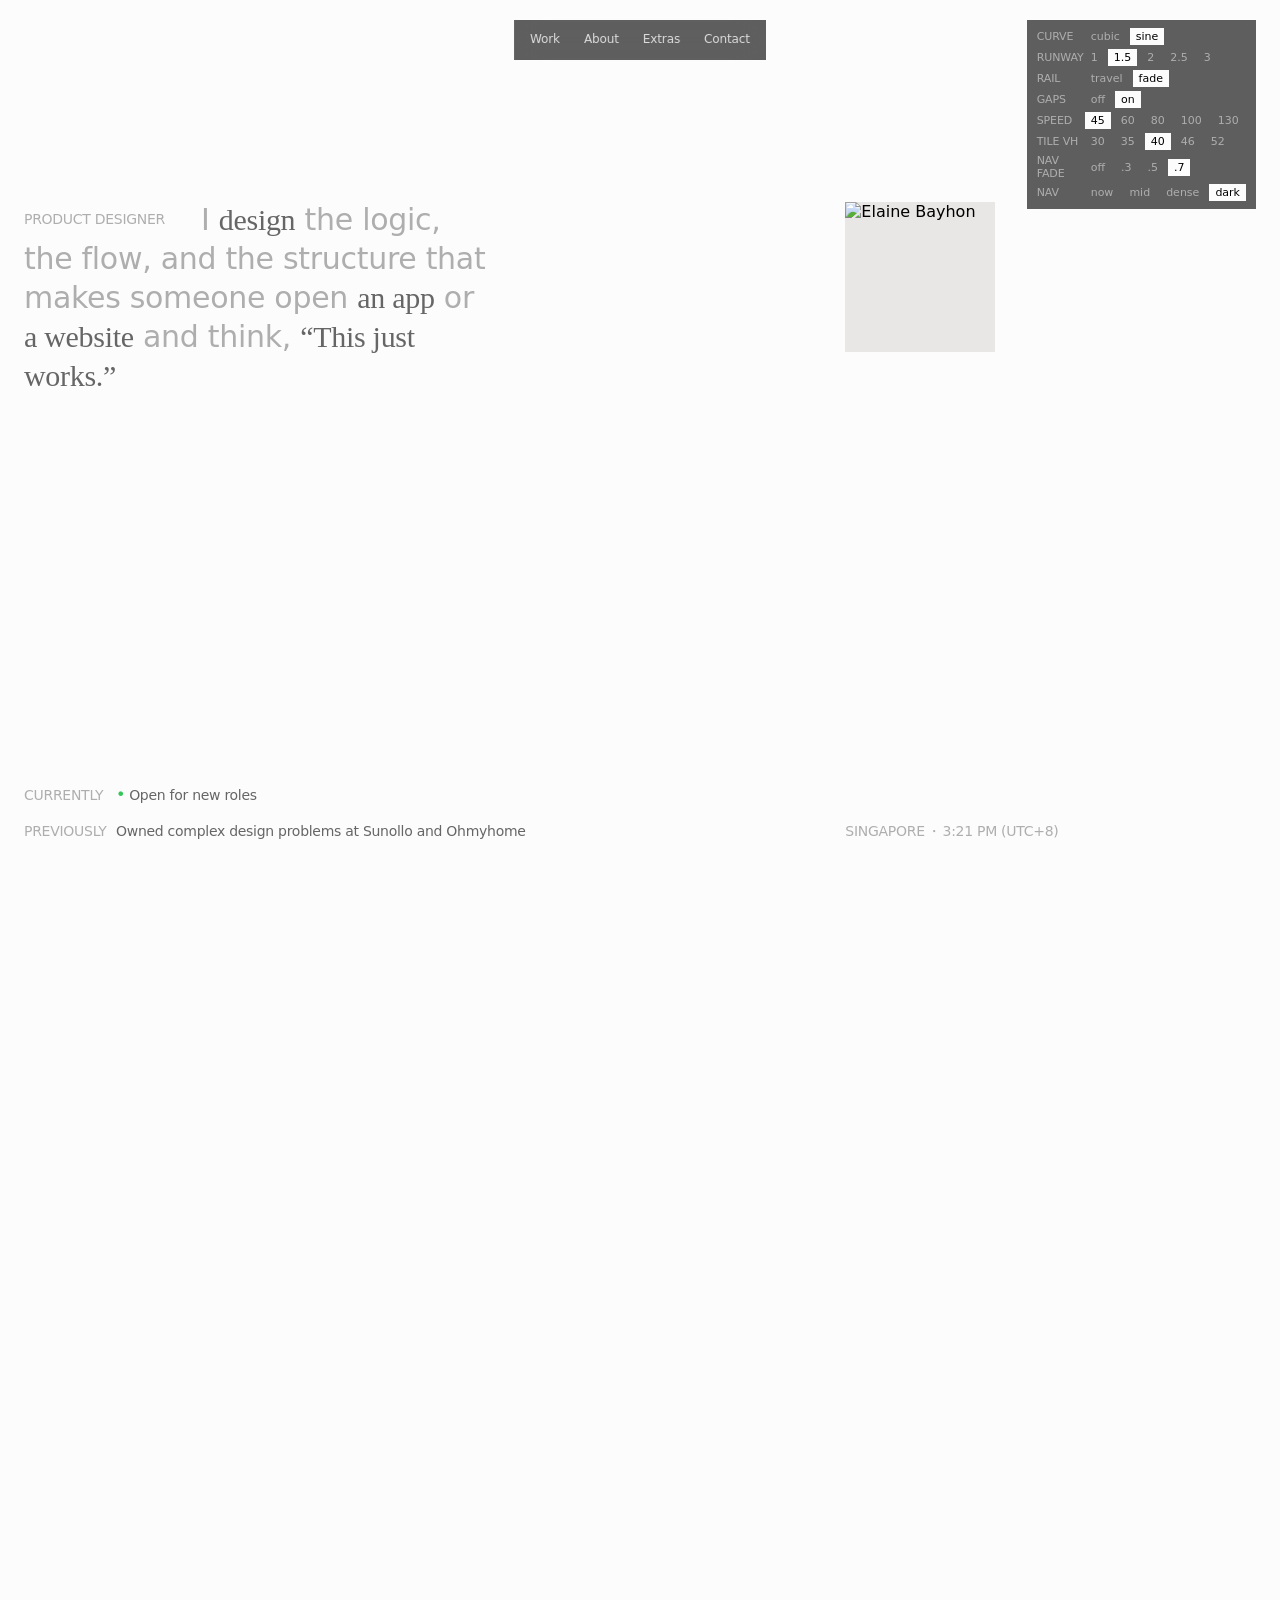
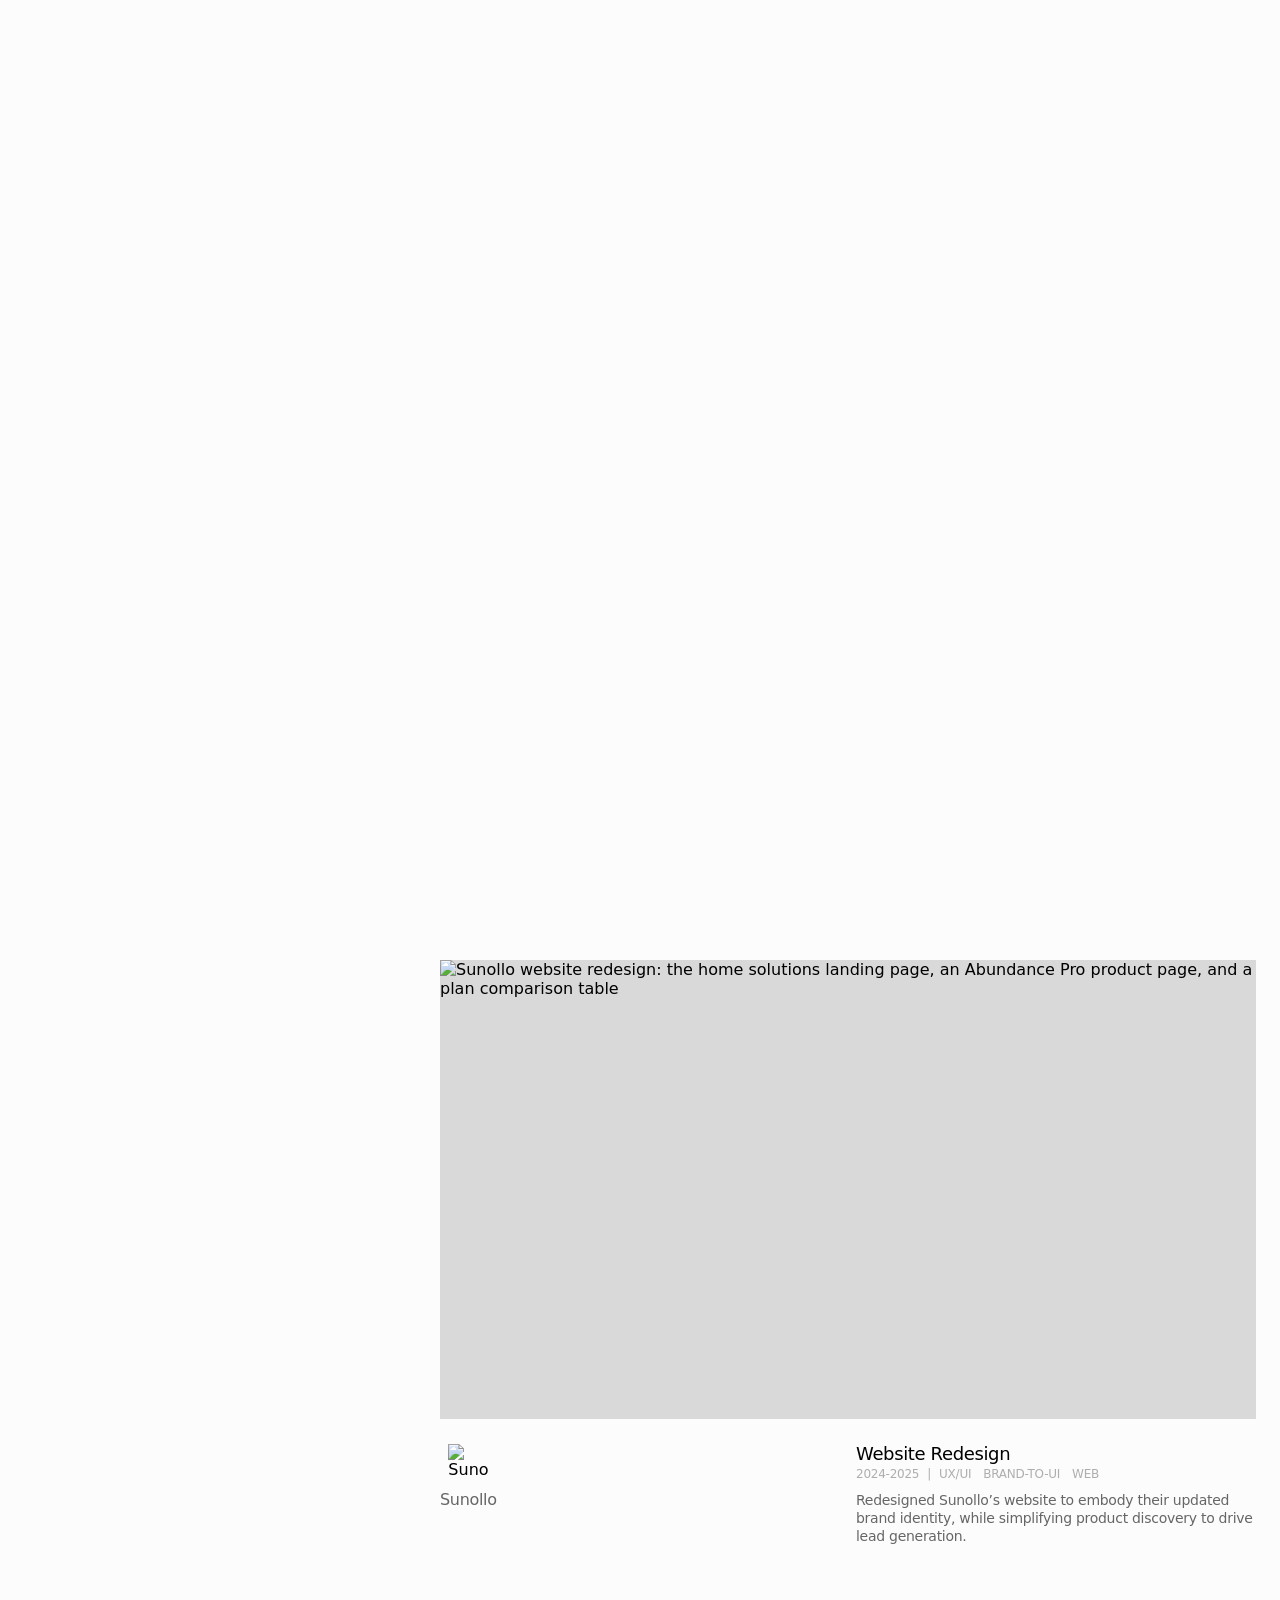
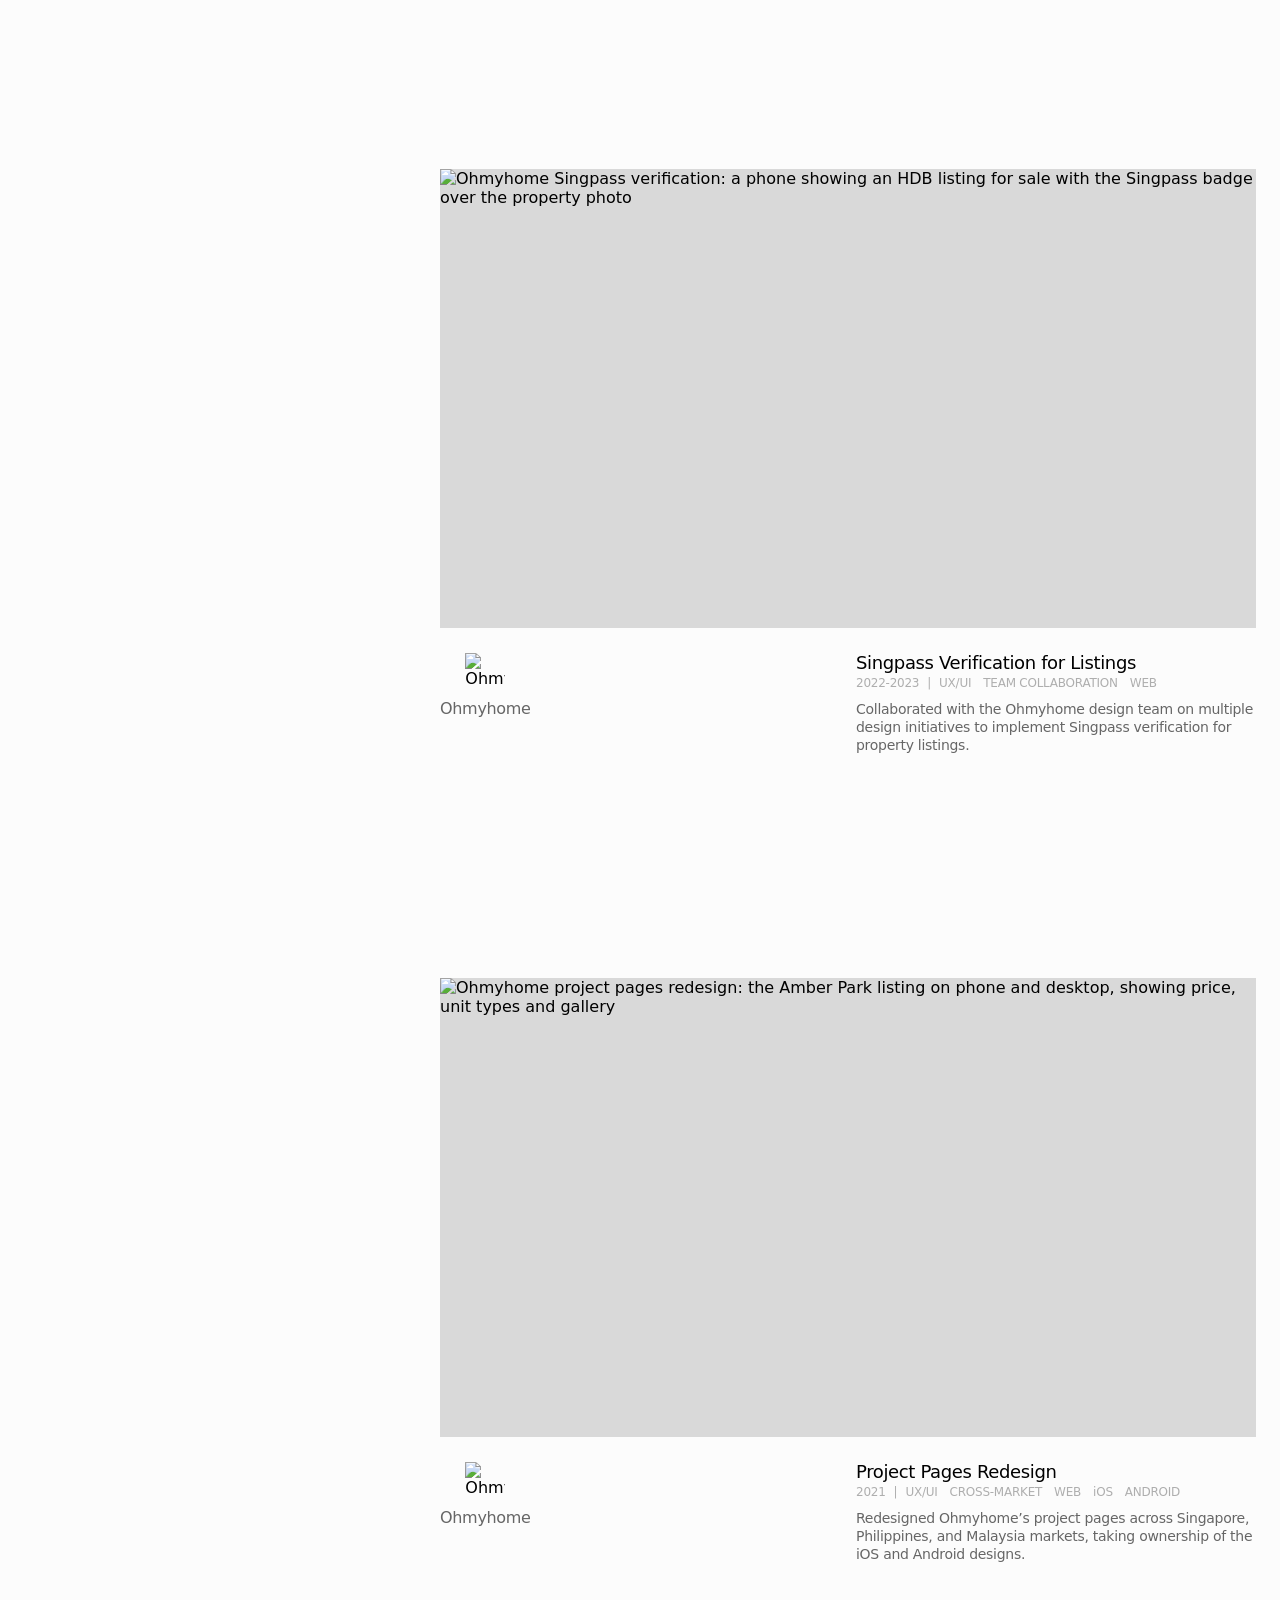
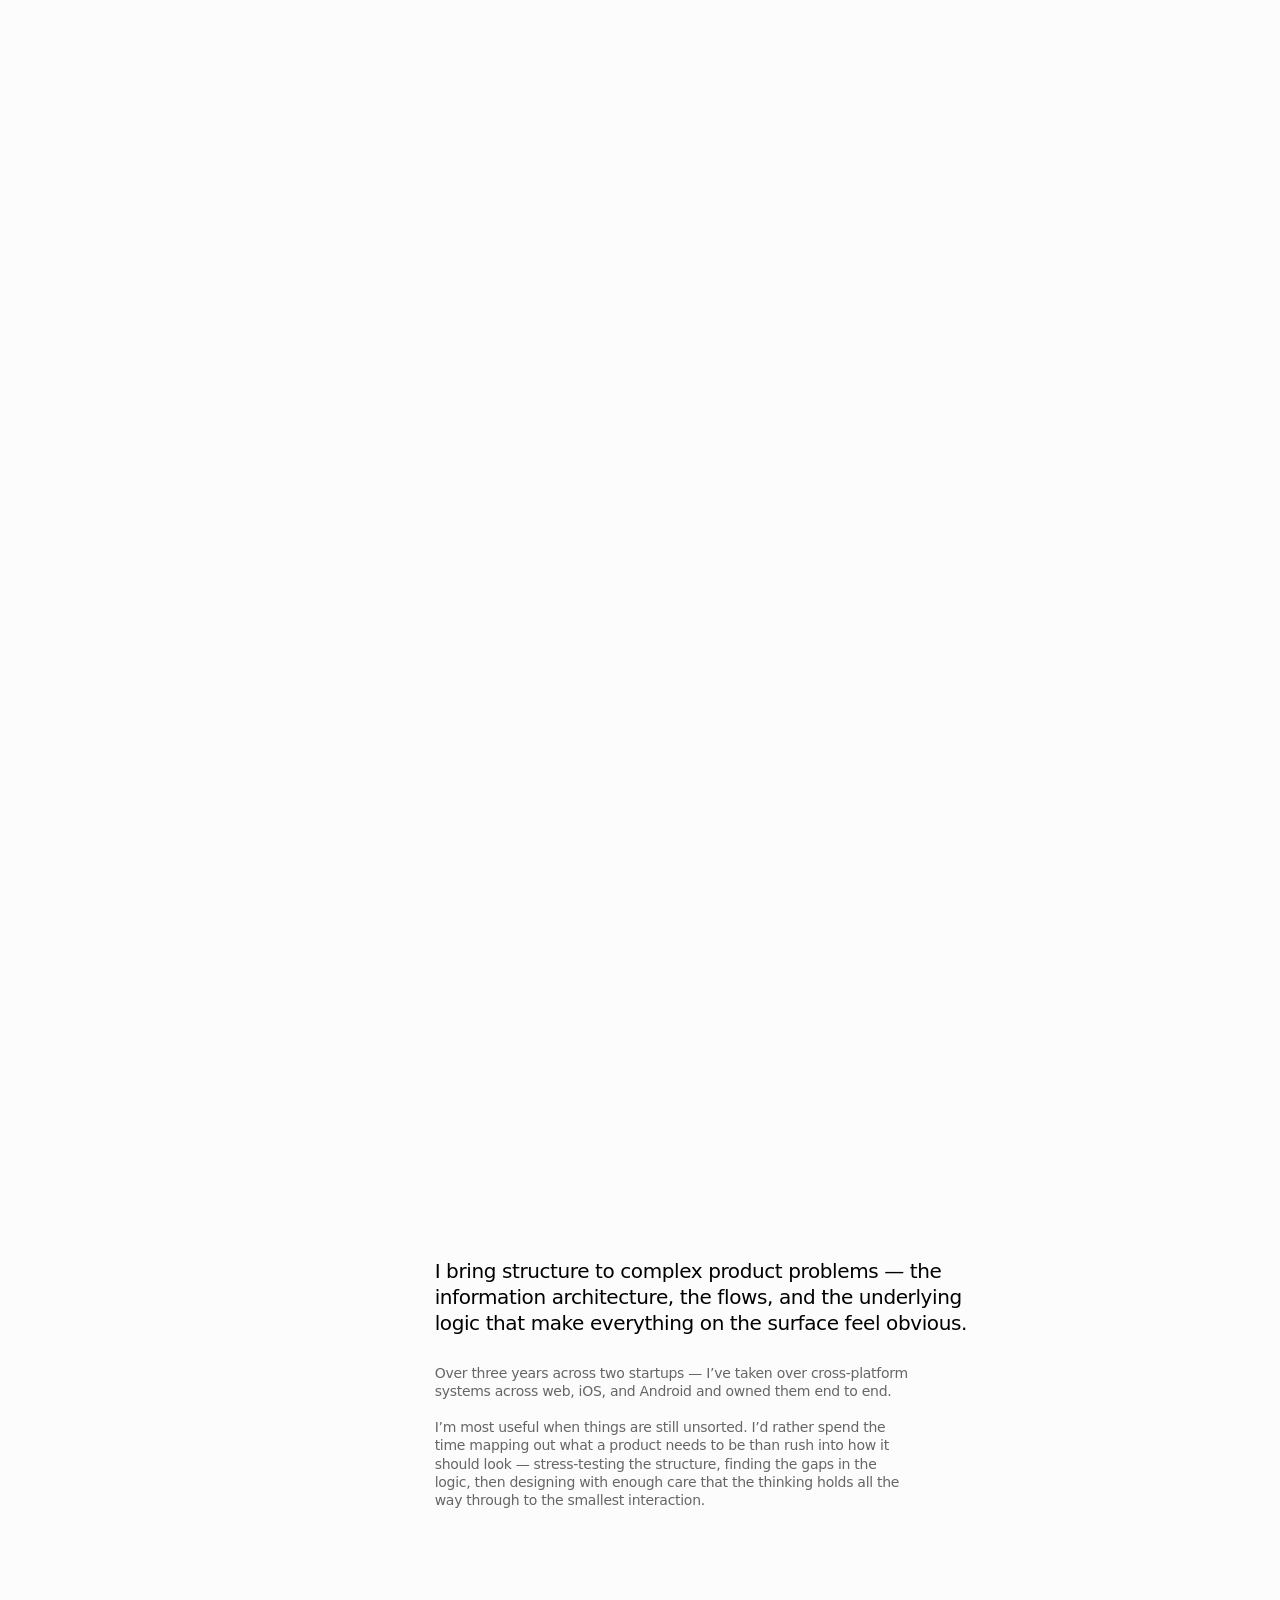
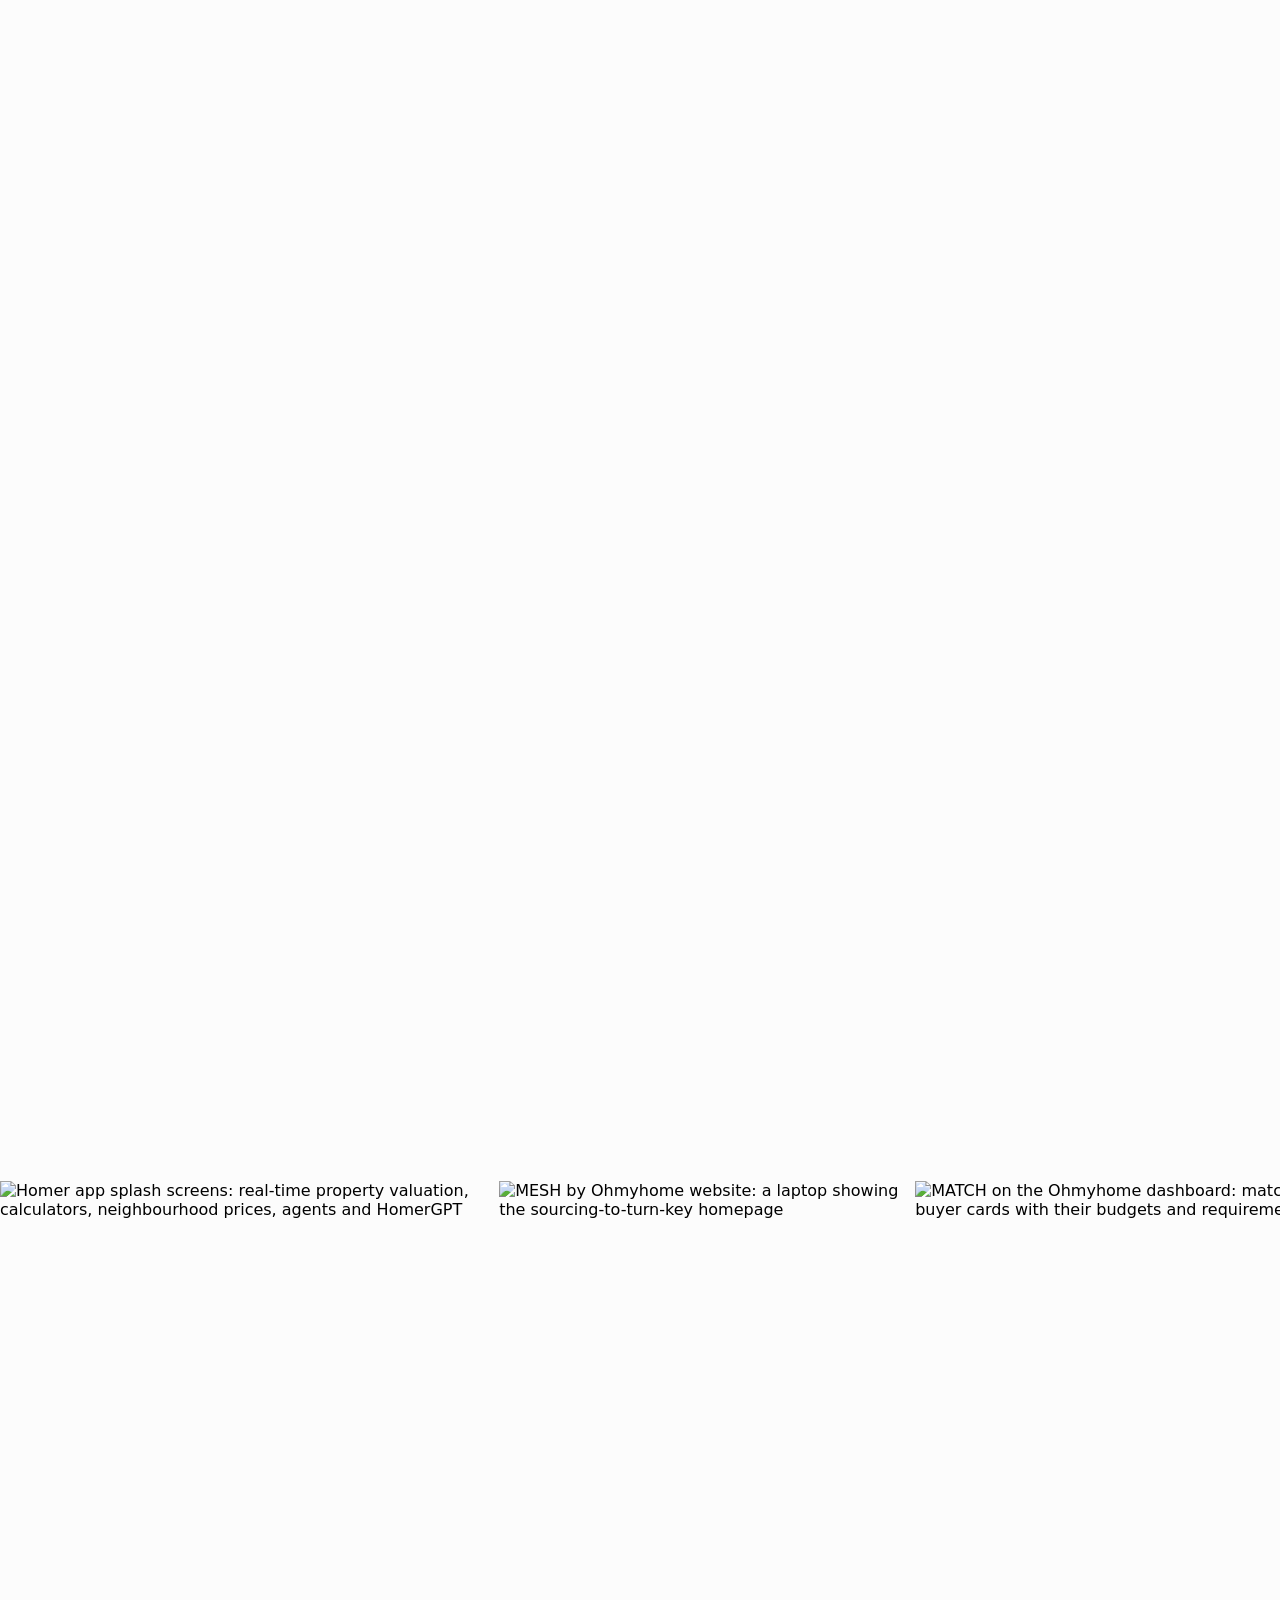
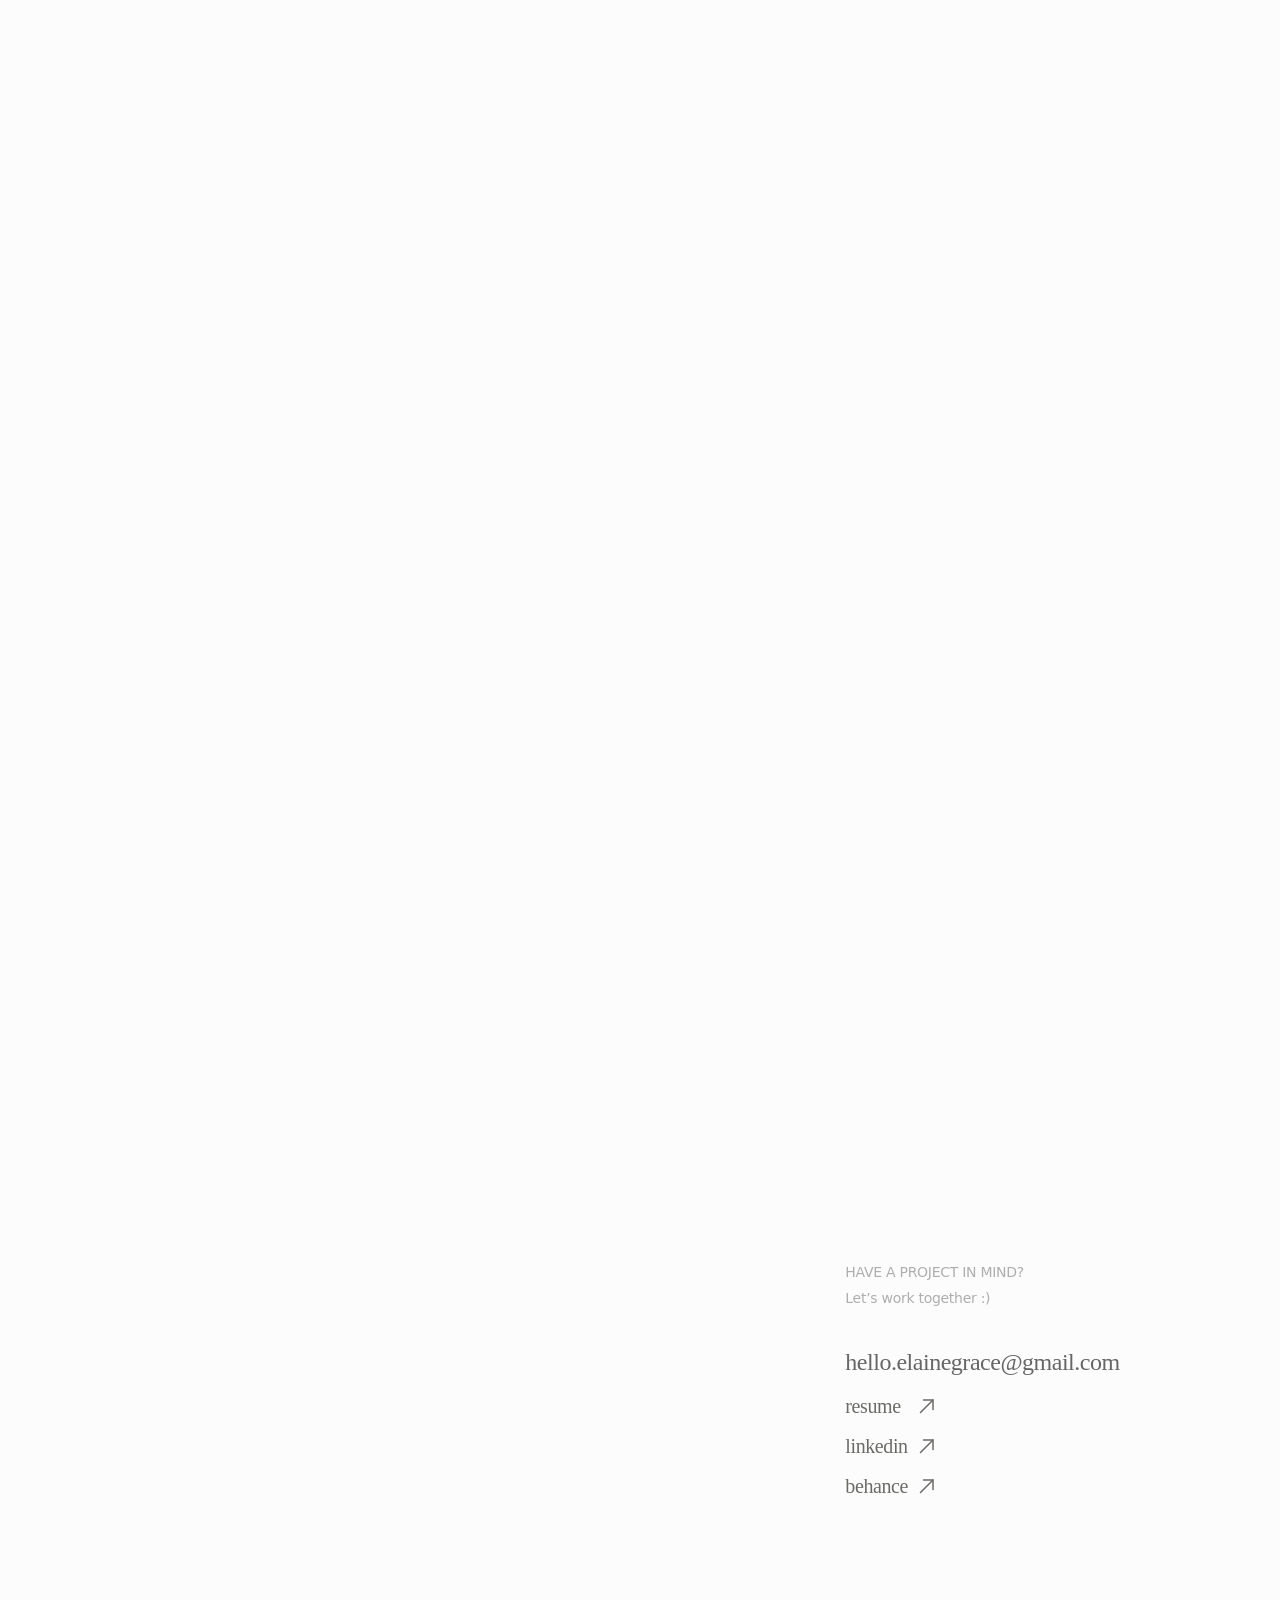
==== commit ac6fb14a: "Make the logo a link back to the hero The wordmark is the way back to the top, the way it is on ever" ====
--- a/index.html
+++ b/index.html
@@ -9,7 +9,7 @@
 </head>
 
 <body>
-  <section class="hero">
+  <section class="hero" id="hero">
     <div class="hero__stage">
       <figure class="hero__portrait hero__transient">
         <img src="assets/elainepic.webp" alt="Elaine Bayhon">
@@ -35,20 +35,23 @@
 
     <div class="work__cards">
       <article class="card">
-        <div class="card__media"><img src="assets/Case%20Study%201.webp" alt="Sunollo website redesign: the home solutions landing page, an Abundance Pro product page, and a plan comparison table" loading="lazy" decoding="async"></div>
-        <div class="card__meta">
-          <div class="card__client">
-            <span class="card__mark"><img src="assets/logo-sunollo.webp" alt="Sunollo"></span>
-            <p class="card__name">Sunollo</p>
-          </div>
-          <div class="card__details">
-            <div class="card__head">
-              <h3 class="card__title">Website Redesign</h3>
-              <p class="card__tags"><span>2024-2025</span><span aria-hidden="true">|</span><span class="card__taglist"><span>UX/UI</span><span>BRAND-TO-UI</span><span>WEB</span></span></p>
-            </div>
-            <p class="card__summary">Redesigned Sunollo’s website to embody their updated brand identity, while simplifying product discovery to drive lead generation.</p>
-          </div>
-        </div>
+        <a class="card__link" href="work/sunollo-website/index.html"
+           aria-label="Sunollo, Website Redesign — read the case study">
+          <div class="card__media"><img src="assets/Case%20Study%201.webp" alt="Sunollo website redesign: the home solutions landing page, an Abundance Pro product page, and a plan comparison table" loading="lazy" decoding="async"></div>
+          <div class="card__meta">
+            <div class="card__client">
+              <span class="card__mark"><img src="assets/logo-sunollo.webp" alt="Sunollo"></span>
+              <p class="card__name">Sunollo</p>
+            </div>
+            <div class="card__details">
+              <div class="card__head">
+                <h3 class="card__title">Website Redesign</h3>
+                <p class="card__tags"><span>2024-2025</span><span aria-hidden="true">|</span><span class="card__taglist"><span>UX/UI</span><span>BRAND-TO-UI</span><span>WEB</span></span></p>
+              </div>
+              <p class="card__summary">Redesigned Sunollo’s website to embody their updated brand identity, while simplifying product discovery to drive lead generation.</p>
+            </div>
+          </div>
+        </a>
       </article>
 
       <!-- Parked until its cover is ready. Left in place rather than deleted,
@@ -175,7 +178,9 @@
     </span>
   </p>
 
-  <p class="logo">Elaine Bayhon</p>
+  <!-- A link, not a label: the wordmark is the way back to the top, the
+       way it is on every site that has one. -->
+  <a class="logo" href="#hero">Elaine Bayhon</a>
 
   <h1 class="bio">
     <span class="bio__title">Product designer</span>
--- a/styles.css
+++ b/styles.css
@@ -113,10 +113,13 @@
      behind it, so it leaves rather than be scrolled over. */
   --release: 0;
 
-  /* Which section the rail and nav are currently naming. These sum to 1 and
-     hand off as each progress value completes, so a new section is one more
-     weight rather than a rethread of everything downstream. */
-  --w-work: calc(1 - var(--q));
+  /* Which section the rail and nav are currently naming. Each is the gap
+     between the progress that lights it and the one that takes it away, so a
+     new section is one more weight rather than a rethread of everything
+     downstream. They sum to --p, not to 1: in the hero no section is being
+     named yet, and WORK rises on the same handover the rail and the nav
+     already travel on rather than being lit from the first pixel. */
+  --w-work: calc(var(--p) - var(--q));
   --w-about: calc(var(--q) - var(--r));
   --w-extras: calc(var(--r) - var(--t));
   --w-contact: var(--t);
@@ -357,6 +360,7 @@
   );
   z-index: var(--z-rail);
   margin: 0;
+  text-decoration: none;
   width: var(--logo-w);
   height: var(--logo-h);
   display: flex;
@@ -375,6 +379,16 @@
   /* Contact has no logo — the copyright takes this corner. */
   opacity: calc(var(--rail-fade) * (1 - var(--t)));
 }
+
+/* Taken out of the page entirely once that opacity reaches nothing, which
+   above 810px is Contact — the one place the logo is gone rather than faint.
+   A fixed box at opacity 0 is still a hit target and still a tab stop, so
+   without this the corner holds an invisible link there. The class is set
+   from the logo's own computed opacity, so it follows whichever rule is in
+   force at this width: below 810 the logo stays through Contact and never
+   goes dim. Hidden rather than pointer-events:none because the tab stop has
+   to go as well. */
+.logo.is-dim { visibility: hidden; }
 
 /* The mark, bleeding its stroke a pixel past the shape the positions are given
    for. Painted behind the wordmark but inside the logo's own stacking context,
@@ -652,6 +666,13 @@
   z-index: var(--z-content);
   min-height: var(--vh);
   padding-bottom: calc(var(--vh) * var(--section-lead));
+
+  /* The section opens with --work-lead of empty scroll before the first card,
+     which is the rhythm for someone reading down the page. Someone who clicks
+     WORK has asked to be at the work, so the jump skips that lead and lands on
+     the first card: a negative scroll margin moves the landing point down by
+     exactly the padding --work-lead puts above the cards. */
+  scroll-margin-top: calc(var(--vh) * var(--work-lead) * -1);
 }
 
 /* Part of the left rail, so it holds at the top of the viewport rather than
@@ -854,6 +875,60 @@
 
 /* A tag breaks between tags, never inside one. */
 .card__tags span { white-space: nowrap; }
+
+/* The whole card is one link, so there is no hunting for the title or the
+   image, and a keyboard lands on it once rather than three times. Block,
+   because an inline box cannot carry the card's layout; the colours are
+   inherited so nothing about the card's look changes at rest.
+
+   Only a card with a case study behind it gets this. The others stay flat
+   and uninviting, which is the truth about them. */
+.card__link {
+  display: block;
+  color: inherit;
+  text-decoration: none;
+}
+
+/* The cover eases up inside its own frame, which is already overflow:hidden,
+   so the crop does the work and nothing moves on the page. Slow, and on the
+   same curve the rest of the page settles with — a card is a destination,
+   not a button. */
+.card__link .card__media img {
+  transition: transform 600ms cubic-bezier(0.22, 1, 0.36, 1);
+}
+
+.card__link:hover .card__media img,
+.card__link:focus-visible .card__media img {
+  transform: scale(1.03);
+}
+
+/* The title takes a rule that draws in from the left. The page has no
+   borders, shadows or lifts anywhere, so a card that rose or glowed would be
+   the only one of its kind; a rule under a word is already the page's
+   vocabulary. fit-content so it is the width of the words rather than the
+   column. */
+.card__link .card__title {
+  position: relative;
+  width: fit-content;
+}
+
+.card__link .card__title::after {
+  content: "";
+  position: absolute;
+  left: 0;
+  bottom: -3px;
+  width: 100%;
+  height: 1px;
+  background: var(--ink-strong);
+  transform: scaleX(0);
+  transform-origin: left;
+  transition: transform 400ms cubic-bezier(0.22, 1, 0.36, 1);
+}
+
+.card__link:hover .card__title::after,
+.card__link:focus-visible .card__title::after {
+  transform: scaleX(1);
+}
 
 /* A project whose cover is not ready yet. Out of the flow entirely, so the
    section is three cards tall and the changeovers measure themselves against
@@ -1373,6 +1448,14 @@
        gets above it, so the heading, logo and nav all land and hold before
        the first cover rises into view. */
     padding-top: calc((var(--vh) * var(--work-lead)) + var(--eyebrow-foot) + 80px);
+  }
+
+  /* The lead is bigger here, so the jump has further to skip. Kept with
+     the padding it mirrors rather than beside the desktop rule, because
+     the two have to move together. */
+  .work {
+    scroll-margin-top: calc(((var(--vh) * var(--work-lead))
+      + var(--eyebrow-foot) + 80px) * -1);
     /* Clears the fixed nav (60 + its own height) and the logo band below it. */
     padding-bottom: 140px;
   }
@@ -1702,5 +1785,12 @@
 
   .extras__track { animation: none; }
 
+  /* The cover holds still and the rule simply appears. */
+  .card__link .card__media img,
+  .card__link .card__title::after { transition: none; }
+
+  .card__link:hover .card__media img,
+  .card__link:focus-visible .card__media img { transform: none; }
+
   html { scroll-behavior: auto; }
 }
